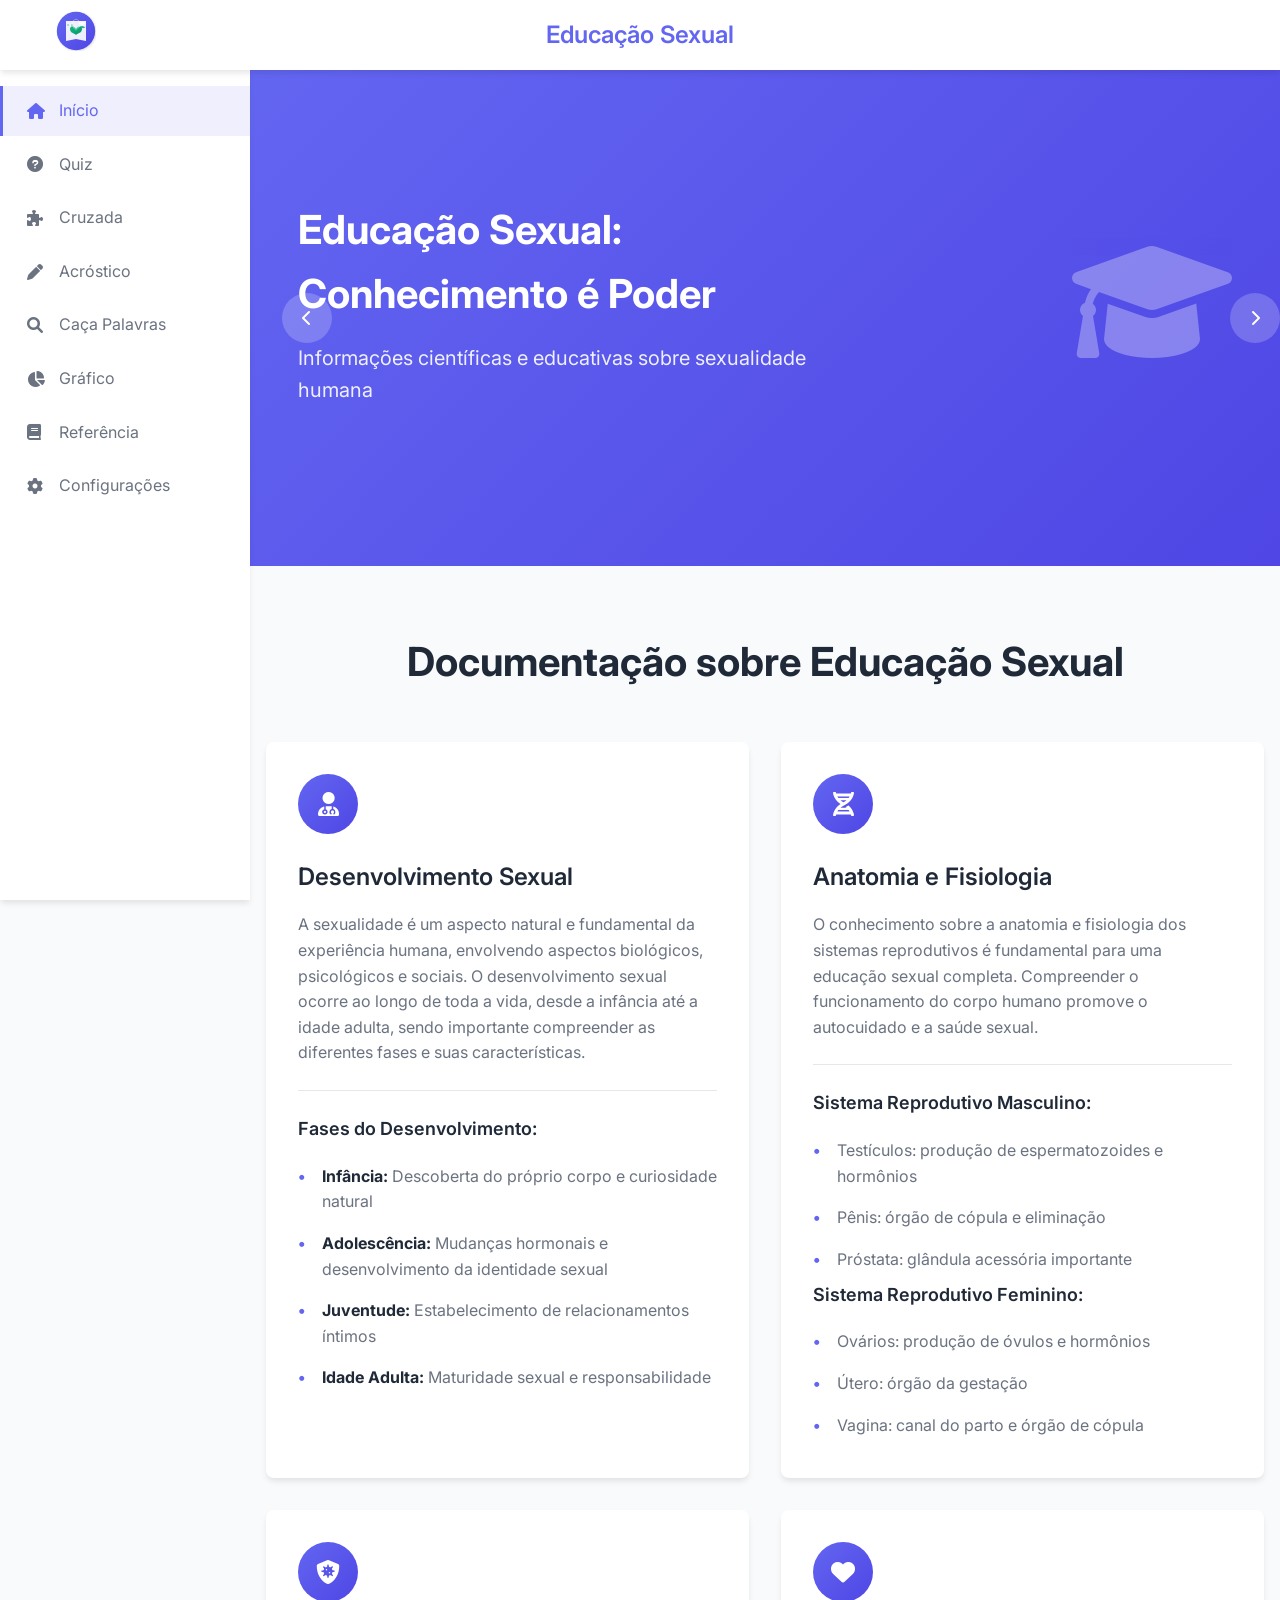
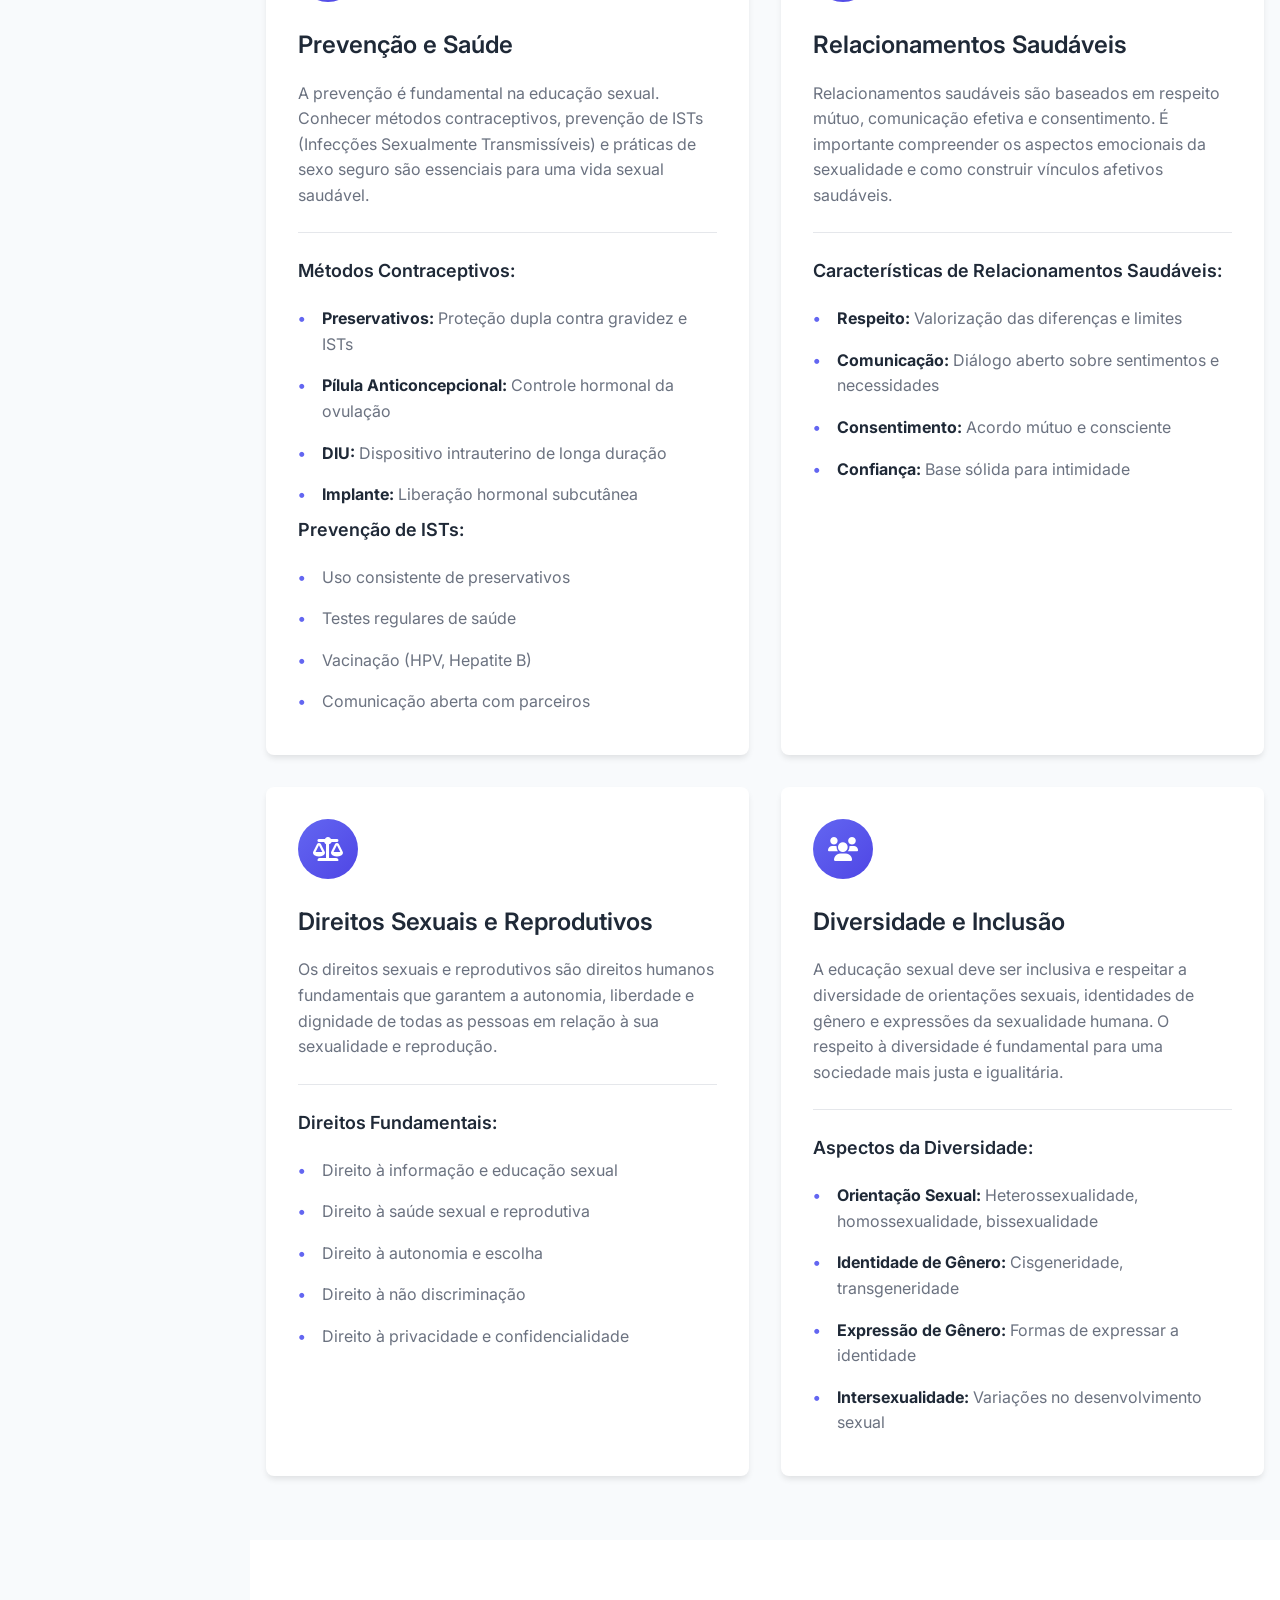
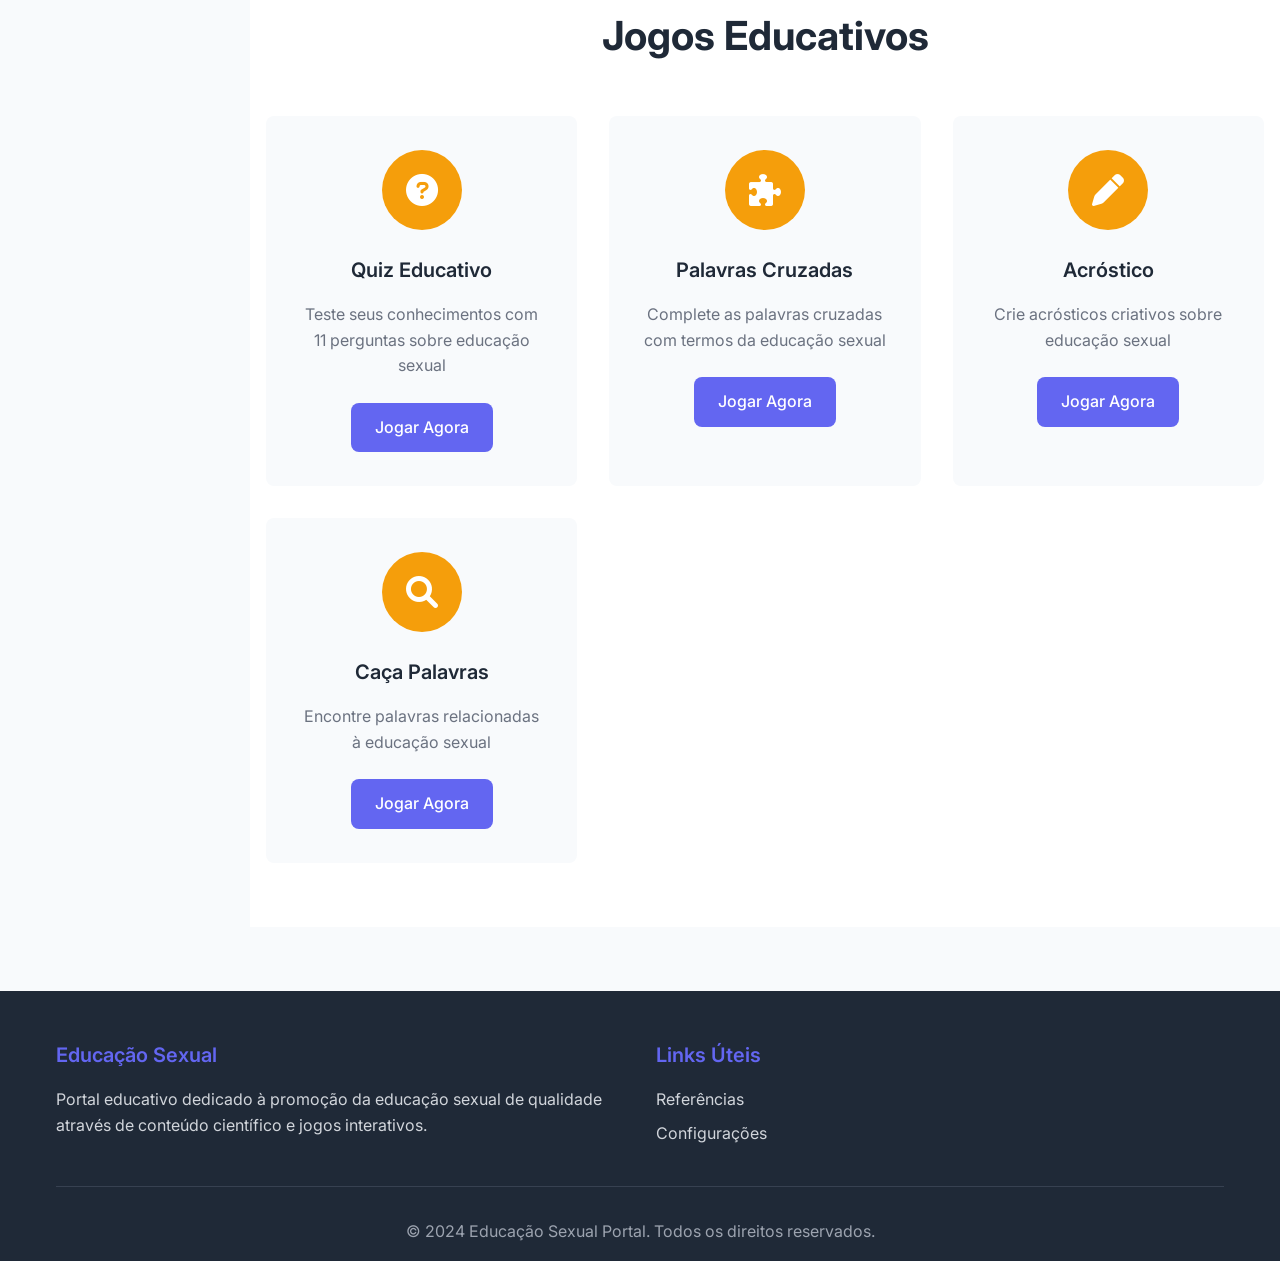
==== index.html @ 3202fd36 "Add core interactivity and structure for a sexual education website Adds HTML structure, CSS styling" ====
<!DOCTYPE html>
<html lang="pt-BR">
<head>
    <meta charset="UTF-8">
    <meta name="viewport" content="width=device-width, initial-scale=1.0">
    <title>Educação Sexual - Portal Educativo</title>
    <link rel="stylesheet" href="styles/main.css">
    <link rel="stylesheet" href="styles/responsive.css">
    <link href="https://cdnjs.cloudflare.com/ajax/libs/font-awesome/6.0.0/css/all.min.css" rel="stylesheet">
    <link href="https://fonts.googleapis.com/css2?family=Inter:wght@300;400;500;600;700&display=swap" rel="stylesheet">
</head>
<body>
    <!-- Navigation -->
    <nav class="navbar">
        <div class="nav-container">
            <div class="nav-logo">
                <img src="assets/logo.svg" alt="Logo">
            </div>
            <div class="nav-title">
                <h1>Educação Sexual</h1>
            </div>
            <div class="nav-toggle" id="nav-toggle">
                <i class="fas fa-bars"></i>
            </div>
        </div>
    </nav>

    <!-- Sidebar -->
    <aside class="sidebar" id="sidebar">
        <div class="sidebar-content">
            <ul class="sidebar-menu">
                <li><a href="index.html" class="active"><i class="fas fa-home"></i> Início</a></li>
                <li><a href="pages/quiz.html"><i class="fas fa-question-circle"></i> Quiz</a></li>
                <li><a href="pages/crossword.html"><i class="fas fa-puzzle-piece"></i> Cruzada</a></li>
                <li><a href="pages/acrostic.html"><i class="fas fa-pen"></i> Acróstico</a></li>
                <li><a href="pages/wordsearch.html"><i class="fas fa-search"></i> Caça Palavras</a></li>
                <li><a href="pages/charts.html"><i class="fas fa-chart-pie"></i> Gráfico</a></li>
                <li><a href="pages/references.html"><i class="fas fa-book"></i> Referência</a></li>
                <li><a href="pages/settings.html"><i class="fas fa-cog"></i> Configurações</a></li>
            </ul>
        </div>
    </aside>

    <!-- Main Content -->
    <main class="main-content">
        <!-- Hero Section with Carousel -->
        <section class="hero">
            <div class="carousel-container">
                <div class="carousel" id="carousel">
                    <div class="carousel-slide active">
                        <div class="slide-content">
                            <h2>Educação Sexual: Conhecimento é Poder</h2>
                            <p>Informações científicas e educativas sobre sexualidade humana</p>
                        </div>
                        <div class="slide-image">
                            <i class="fas fa-graduation-cap"></i>
                        </div>
                    </div>
                    <div class="carousel-slide">
                        <div class="slide-content">
                            <h2>Saúde e Bem-estar</h2>
                            <p>Promovendo a saúde sexual e reprodutiva através da educação</p>
                        </div>
                        <div class="slide-image">
                            <i class="fas fa-heart"></i>
                        </div>
                    </div>
                    <div class="carousel-slide">
                        <div class="slide-content">
                            <h2>Prevenção e Cuidado</h2>
                            <p>Informações sobre prevenção e cuidados com a saúde sexual</p>
                        </div>
                        <div class="slide-image">
                            <i class="fas fa-shield-alt"></i>
                        </div>
                    </div>
                </div>
                <div class="carousel-controls">
                    <button class="carousel-btn prev" id="prevBtn"><i class="fas fa-chevron-left"></i></button>
                    <button class="carousel-btn next" id="nextBtn"><i class="fas fa-chevron-right"></i></button>
                </div>
                <div class="carousel-indicators" id="indicators"></div>
            </div>
        </section>

        <!-- Educational Content -->
        <section class="content-section">
            <div class="container">
                <h2 class="section-title">Documentação sobre Educação Sexual</h2>
                
                <div class="content-grid">
                    <article class="content-card">
                        <div class="card-icon">
                            <i class="fas fa-user-md"></i>
                        </div>
                        <h3>Desenvolvimento Sexual</h3>
                        <p>A sexualidade é um aspecto natural e fundamental da experiência humana, envolvendo aspectos biológicos, psicológicos e sociais. O desenvolvimento sexual ocorre ao longo de toda a vida, desde a infância até a idade adulta, sendo importante compreender as diferentes fases e suas características.</p>
                        <div class="content-details">
                            <h4>Fases do Desenvolvimento:</h4>
                            <ul>
                                <li><strong>Infância:</strong> Descoberta do próprio corpo e curiosidade natural</li>
                                <li><strong>Adolescência:</strong> Mudanças hormonais e desenvolvimento da identidade sexual</li>
                                <li><strong>Juventude:</strong> Estabelecimento de relacionamentos íntimos</li>
                                <li><strong>Idade Adulta:</strong> Maturidade sexual e responsabilidade</li>
                            </ul>
                        </div>
                    </article>

                    <article class="content-card">
                        <div class="card-icon">
                            <i class="fas fa-dna"></i>
                        </div>
                        <h3>Anatomia e Fisiologia</h3>
                        <p>O conhecimento sobre a anatomia e fisiologia dos sistemas reprodutivos é fundamental para uma educação sexual completa. Compreender o funcionamento do corpo humano promove o autocuidado e a saúde sexual.</p>
                        <div class="content-details">
                            <h4>Sistema Reprodutivo Masculino:</h4>
                            <ul>
                                <li>Testículos: produção de espermatozoides e hormônios</li>
                                <li>Pênis: órgão de cópula e eliminação</li>
                                <li>Próstata: glândula acessória importante</li>
                            </ul>
                            <h4>Sistema Reprodutivo Feminino:</h4>
                            <ul>
                                <li>Ovários: produção de óvulos e hormônios</li>
                                <li>Útero: órgão da gestação</li>
                                <li>Vagina: canal do parto e órgão de cópula</li>
                            </ul>
                        </div>
                    </article>

                    <article class="content-card">
                        <div class="card-icon">
                            <i class="fas fa-shield-virus"></i>
                        </div>
                        <h3>Prevenção e Saúde</h3>
                        <p>A prevenção é fundamental na educação sexual. Conhecer métodos contraceptivos, prevenção de ISTs (Infecções Sexualmente Transmissíveis) e práticas de sexo seguro são essenciais para uma vida sexual saudável.</p>
                        <div class="content-details">
                            <h4>Métodos Contraceptivos:</h4>
                            <ul>
                                <li><strong>Preservativos:</strong> Proteção dupla contra gravidez e ISTs</li>
                                <li><strong>Pílula Anticoncepcional:</strong> Controle hormonal da ovulação</li>
                                <li><strong>DIU:</strong> Dispositivo intrauterino de longa duração</li>
                                <li><strong>Implante:</strong> Liberação hormonal subcutânea</li>
                            </ul>
                            <h4>Prevenção de ISTs:</h4>
                            <ul>
                                <li>Uso consistente de preservativos</li>
                                <li>Testes regulares de saúde</li>
                                <li>Vacinação (HPV, Hepatite B)</li>
                                <li>Comunicação aberta com parceiros</li>
                            </ul>
                        </div>
                    </article>

                    <article class="content-card">
                        <div class="card-icon">
                            <i class="fas fa-heart"></i>
                        </div>
                        <h3>Relacionamentos Saudáveis</h3>
                        <p>Relacionamentos saudáveis são baseados em respeito mútuo, comunicação efetiva e consentimento. É importante compreender os aspectos emocionais da sexualidade e como construir vínculos afetivos saudáveis.</p>
                        <div class="content-details">
                            <h4>Características de Relacionamentos Saudáveis:</h4>
                            <ul>
                                <li><strong>Respeito:</strong> Valorização das diferenças e limites</li>
                                <li><strong>Comunicação:</strong> Diálogo aberto sobre sentimentos e necessidades</li>
                                <li><strong>Consentimento:</strong> Acordo mútuo e consciente</li>
                                <li><strong>Confiança:</strong> Base sólida para intimidade</li>
                            </ul>
                        </div>
                    </article>

                    <article class="content-card">
                        <div class="card-icon">
                            <i class="fas fa-balance-scale"></i>
                        </div>
                        <h3>Direitos Sexuais e Reprodutivos</h3>
                        <p>Os direitos sexuais e reprodutivos são direitos humanos fundamentais que garantem a autonomia, liberdade e dignidade de todas as pessoas em relação à sua sexualidade e reprodução.</p>
                        <div class="content-details">
                            <h4>Direitos Fundamentais:</h4>
                            <ul>
                                <li>Direito à informação e educação sexual</li>
                                <li>Direito à saúde sexual e reprodutiva</li>
                                <li>Direito à autonomia e escolha</li>
                                <li>Direito à não discriminação</li>
                                <li>Direito à privacidade e confidencialidade</li>
                            </ul>
                        </div>
                    </article>

                    <article class="content-card">
                        <div class="card-icon">
                            <i class="fas fa-users"></i>
                        </div>
                        <h3>Diversidade e Inclusão</h3>
                        <p>A educação sexual deve ser inclusiva e respeitar a diversidade de orientações sexuais, identidades de gênero e expressões da sexualidade humana. O respeito à diversidade é fundamental para uma sociedade mais justa e igualitária.</p>
                        <div class="content-details">
                            <h4>Aspectos da Diversidade:</h4>
                            <ul>
                                <li><strong>Orientação Sexual:</strong> Heterossexualidade, homossexualidade, bissexualidade</li>
                                <li><strong>Identidade de Gênero:</strong> Cisgeneridade, transgeneridade</li>
                                <li><strong>Expressão de Gênero:</strong> Formas de expressar a identidade</li>
                                <li><strong>Intersexualidade:</strong> Variações no desenvolvimento sexual</li>
                            </ul>
                        </div>
                    </article>
                </div>
            </div>
        </section>

        <!-- Interactive Games Preview -->
        <section class="games-preview">
            <div class="container">
                <h2 class="section-title">Jogos Educativos</h2>
                <div class="games-grid">
                    <div class="game-card">
                        <div class="game-icon">
                            <i class="fas fa-question-circle"></i>
                        </div>
                        <h3>Quiz Educativo</h3>
                        <p>Teste seus conhecimentos com 11 perguntas sobre educação sexual</p>
                        <a href="pages/quiz.html" class="game-link">Jogar Agora</a>
                    </div>
                    <div class="game-card">
                        <div class="game-icon">
                            <i class="fas fa-puzzle-piece"></i>
                        </div>
                        <h3>Palavras Cruzadas</h3>
                        <p>Complete as palavras cruzadas com termos da educação sexual</p>
                        <a href="pages/crossword.html" class="game-link">Jogar Agora</a>
                    </div>
                    <div class="game-card">
                        <div class="game-icon">
                            <i class="fas fa-pen"></i>
                        </div>
                        <h3>Acróstico</h3>
                        <p>Crie acrósticos criativos sobre educação sexual</p>
                        <a href="pages/acrostic.html" class="game-link">Jogar Agora</a>
                    </div>
                    <div class="game-card">
                        <div class="game-icon">
                            <i class="fas fa-search"></i>
                        </div>
                        <h3>Caça Palavras</h3>
                        <p>Encontre palavras relacionadas à educação sexual</p>
                        <a href="pages/wordsearch.html" class="game-link">Jogar Agora</a>
                    </div>
                </div>
            </div>
        </section>
    </main>

    <!-- Footer -->
    <footer class="footer">
        <div class="container">
            <div class="footer-content">
                <div class="footer-section">
                    <h3>Educação Sexual</h3>
                    <p>Portal educativo dedicado à promoção da educação sexual de qualidade através de conteúdo científico e jogos interativos.</p>
                </div>
                <div class="footer-section">
                    <h3>Links Úteis</h3>
                    <ul>
                        <li><a href="pages/references.html">Referências</a></li>
                        <li><a href="pages/settings.html">Configurações</a></li>
                    </ul>
                </div>
            </div>
            <div class="footer-bottom">
                <p>&copy; 2024 Educação Sexual Portal. Todos os direitos reservados.</p>
            </div>
        </div>
    </footer>

    <script src="js/storage.js"></script>
    <script src="js/carousel.js"></script>
    <script src="js/main.js"></script>
</body>
</html>
---- styles/main.css ----
:root {
    --primary-color: #6366f1;
    --primary-dark: #4f46e5;
    --secondary-color: #f59e0b;
    --accent-color: #10b981;
    --background-color: #f8fafc;
    --surface-color: #ffffff;
    --text-primary: #1f2937;
    --text-secondary: #6b7280;
    --text-light: #9ca3af;
    --border-color: #e5e7eb;
    --shadow-sm: 0 1px 2px 0 rgba(0, 0, 0, 0.05);
    --shadow-md: 0 4px 6px -1px rgba(0, 0, 0, 0.1);
    --shadow-lg: 0 10px 15px -3px rgba(0, 0, 0, 0.1);
    --border-radius: 8px;
    --transition: all 0.3s ease;
}

* {
    margin: 0;
    padding: 0;
    box-sizing: border-box;
}

body {
    font-family: 'Inter', -apple-system, BlinkMacSystemFont, 'Segoe UI', Roboto, sans-serif;
    background-color: var(--background-color);
    color: var(--text-primary);
    line-height: 1.6;
}

/* Navigation */
.navbar {
    background: var(--surface-color);
    box-shadow: var(--shadow-md);
    position: fixed;
    top: 0;
    width: 100%;
    z-index: 1000;
    height: 70px;
}

.nav-container {
    max-width: 1200px;
    margin: 0 auto;
    padding: 0 1rem;
    height: 100%;
    display: flex;
    align-items: center;
    justify-content: space-between;
    position: relative;
}

.nav-logo img {
    height: 40px;
    width: auto;
}

.nav-title {
    position: absolute;
    left: 50%;
    transform: translateX(-50%);
}

.nav-title h1 {
    font-size: 1.5rem;
    font-weight: 600;
    color: var(--primary-color);
}

.nav-toggle {
    display: none;
    cursor: pointer;
    padding: 0.5rem;
    font-size: 1.25rem;
    color: var(--text-primary);
}

/* Sidebar */
.sidebar {
    position: fixed;
    left: 0;
    top: 70px;
    width: 250px;
    height: calc(100vh - 70px);
    background: var(--surface-color);
    box-shadow: var(--shadow-md);
    z-index: 999;
    transition: var(--transition);
}

.sidebar-content {
    padding: 1rem 0;
}

.sidebar-menu {
    list-style: none;
}

.sidebar-menu li {
    margin-bottom: 0.25rem;
}

.sidebar-menu a {
    display: flex;
    align-items: center;
    padding: 0.75rem 1.5rem;
    text-decoration: none;
    color: var(--text-secondary);
    transition: var(--transition);
    border-left: 3px solid transparent;
}

.sidebar-menu a:hover,
.sidebar-menu a.active {
    background: rgba(99, 102, 241, 0.1);
    color: var(--primary-color);
    border-left-color: var(--primary-color);
}

.sidebar-menu a i {
    margin-right: 0.75rem;
    width: 20px;
}

/* Main Content */
.main-content {
    margin-left: 250px;
    margin-top: 70px;
    min-height: calc(100vh - 70px);
    transition: var(--transition);
}

/* Hero Section */
.hero {
    background: linear-gradient(135deg, var(--primary-color), var(--primary-dark));
    color: white;
    padding: 2rem 0;
}

.carousel-container {
    position: relative;
    max-width: 1200px;
    margin: 0 auto;
    padding: 0 1rem;
}

.carousel {
    position: relative;
    height: 400px;
    overflow: hidden;
    border-radius: var(--border-radius);
}

.carousel-slide {
    position: absolute;
    top: 0;
    left: 0;
    width: 100%;
    height: 100%;
    display: flex;
    align-items: center;
    justify-content: space-between;
    padding: 2rem;
    opacity: 0;
    transform: translateX(100%);
    transition: var(--transition);
}

.carousel-slide.active {
    opacity: 1;
    transform: translateX(0);
}

.slide-content {
    flex: 1;
    max-width: 60%;
}

.slide-content h2 {
    font-size: 2.5rem;
    font-weight: 700;
    margin-bottom: 1rem;
}

.slide-content p {
    font-size: 1.25rem;
    opacity: 0.9;
}

.slide-image {
    flex-shrink: 0;
    margin-left: 2rem;
}

.slide-image i {
    font-size: 8rem;
    opacity: 0.3;
}

.carousel-controls {
    position: absolute;
    top: 50%;
    transform: translateY(-50%);
    width: 100%;
    display: flex;
    justify-content: space-between;
    padding: 0 1rem;
    pointer-events: none;
}

.carousel-btn {
    background: rgba(255, 255, 255, 0.2);
    border: none;
    color: white;
    width: 50px;
    height: 50px;
    border-radius: 50%;
    cursor: pointer;
    display: flex;
    align-items: center;
    justify-content: center;
    transition: var(--transition);
    pointer-events: all;
}

.carousel-btn:hover {
    background: rgba(255, 255, 255, 0.3);
}

.carousel-indicators {
    display: flex;
    justify-content: center;
    gap: 0.5rem;
    margin-top: 2rem;
}

.indicator {
    width: 12px;
    height: 12px;
    border-radius: 50%;
    background: rgba(255, 255, 255, 0.3);
    cursor: pointer;
    transition: var(--transition);
}

.indicator.active {
    background: white;
}

/* Content Section */
.content-section {
    padding: 4rem 0;
}

.container {
    max-width: 1200px;
    margin: 0 auto;
    padding: 0 1rem;
}

.section-title {
    font-size: 2.5rem;
    font-weight: 700;
    color: var(--text-primary);
    text-align: center;
    margin-bottom: 3rem;
}

.content-grid {
    display: grid;
    grid-template-columns: repeat(auto-fit, minmax(350px, 1fr));
    gap: 2rem;
    margin-top: 2rem;
}

.content-card {
    background: var(--surface-color);
    border-radius: var(--border-radius);
    padding: 2rem;
    box-shadow: var(--shadow-md);
    transition: var(--transition);
}

.content-card:hover {
    transform: translateY(-5px);
    box-shadow: var(--shadow-lg);
}

.card-icon {
    width: 60px;
    height: 60px;
    background: linear-gradient(135deg, var(--primary-color), var(--primary-dark));
    border-radius: 50%;
    display: flex;
    align-items: center;
    justify-content: center;
    margin-bottom: 1.5rem;
}

.card-icon i {
    font-size: 1.5rem;
    color: white;
}

.content-card h3 {
    font-size: 1.5rem;
    font-weight: 600;
    color: var(--text-primary);
    margin-bottom: 1rem;
}

.content-card p {
    color: var(--text-secondary);
    margin-bottom: 1.5rem;
}

.content-details {
    margin-top: 1.5rem;
    padding-top: 1.5rem;
    border-top: 1px solid var(--border-color);
}

.content-details h4 {
    font-size: 1.125rem;
    font-weight: 600;
    color: var(--text-primary);
    margin-bottom: 0.75rem;
}

.content-details ul {
    list-style: none;
    padding-left: 0;
}

.content-details li {
    padding: 0.5rem 0;
    color: var(--text-secondary);
    position: relative;
    padding-left: 1.5rem;
}

.content-details li::before {
    content: '•';
    color: var(--primary-color);
    position: absolute;
    left: 0;
    font-weight: bold;
}

.content-details li strong {
    color: var(--text-primary);
}

/* Games Preview */
.games-preview {
    background: var(--surface-color);
    padding: 4rem 0;
}

.games-grid {
    display: grid;
    grid-template-columns: repeat(auto-fit, minmax(280px, 1fr));
    gap: 2rem;
    margin-top: 2rem;
}

.game-card {
    background: var(--background-color);
    border-radius: var(--border-radius);
    padding: 2rem;
    text-align: center;
    transition: var(--transition);
    border: 2px solid transparent;
}

.game-card:hover {
    transform: translateY(-5px);
    border-color: var(--primary-color);
}

.game-icon {
    width: 80px;
    height: 80px;
    background: linear-gradient(135deg, var(--secondary-color), #f59e0b);
    border-radius: 50%;
    display: flex;
    align-items: center;
    justify-content: center;
    margin: 0 auto 1.5rem;
}

.game-icon i {
    font-size: 2rem;
    color: white;
}

.game-card h3 {
    font-size: 1.25rem;
    font-weight: 600;
    color: var(--text-primary);
    margin-bottom: 1rem;
}

.game-card p {
    color: var(--text-secondary);
    margin-bottom: 1.5rem;
}

.game-link {
    display: inline-block;
    background: var(--primary-color);
    color: white;
    padding: 0.75rem 1.5rem;
    text-decoration: none;
    border-radius: var(--border-radius);
    font-weight: 500;
    transition: var(--transition);
}

.game-link:hover {
    background: var(--primary-dark);
}

/* Footer */
.footer {
    background: var(--text-primary);
    color: white;
    padding: 3rem 0 1rem;
    margin-top: 4rem;
}

.footer-content {
    display: grid;
    grid-template-columns: repeat(auto-fit, minmax(250px, 1fr));
    gap: 2rem;
    margin-bottom: 2rem;
}

.footer-section h3 {
    font-size: 1.25rem;
    font-weight: 600;
    margin-bottom: 1rem;
    color: var(--primary-color);
}

.footer-section p {
    color: #d1d5db;
    line-height: 1.6;
}

.footer-section ul {
    list-style: none;
}

.footer-section ul li {
    margin-bottom: 0.5rem;
}

.footer-section ul li a {
    color: #d1d5db;
    text-decoration: none;
    transition: var(--transition);
}

.footer-section ul li a:hover {
    color: var(--primary-color);
}

.footer-bottom {
    text-align: center;
    padding-top: 2rem;
    border-top: 1px solid #374151;
    color: #9ca3af;
}

/* Utility Classes */
.hidden {
    display: none;
}

.fade-in {
    animation: fadeIn 0.5s ease-in-out;
}

@keyframes fadeIn {
    from { opacity: 0; transform: translateY(20px); }
    to { opacity: 1; transform: translateY(0); }
}

.loading {
    display: flex;
    align-items: center;
    justify-content: center;
    min-height: 200px;
    color: var(--text-secondary);
}

.loading i {
    margin-right: 0.5rem;
    animation: spin 1s linear infinite;
}

@keyframes spin {
    from { transform: rotate(0deg); }
    to { transform: rotate(360deg); }
}

/* Interactive Elements */
button, .btn {
    background: var(--primary-color);
    color: white;
    border: none;
    padding: 0.75rem 1.5rem;
    border-radius: var(--border-radius);
    font-size: 1rem;
    font-weight: 500;
    cursor: pointer;
    transition: var(--transition);
    display: inline-flex;
    align-items: center;
    justify-content: center;
    gap: 0.5rem;
}

button:hover, .btn:hover {
    background: var(--primary-dark);
}

button:disabled, .btn:disabled {
    background: var(--text-light);
    cursor: not-allowed;
}

input, textarea, select {
    width: 100%;
    padding: 0.75rem;
    border: 1px solid var(--border-color);
    border-radius: var(--border-radius);
    font-size: 1rem;
    font-family: inherit;
    transition: var(--transition);
}

input:focus, textarea:focus, select:focus {
    outline: none;
    border-color: var(--primary-color);
    box-shadow: 0 0 0 3px rgba(99, 102, 241, 0.1);
}

/* Alert and Message Styles */
.alert {
    padding: 1rem;
    border-radius: var(--border-radius);
    margin-bottom: 1rem;
    border-left: 4px solid;
}

.alert-success {
    background: #f0fdf4;
    border-color: var(--accent-color);
    color: #166534;
}

.alert-error {
    background: #fef2f2;
    border-color: #ef4444;
    color: #991b1b;
}

.alert-info {
    background: #eff6ff;
    border-color: var(--primary-color);
    color: #1e40af;
}

.alert-warning {
    background: #fffbeb;
    border-color: var(--secondary-color);
    color: #92400e;
}
---- styles/responsive.css ----
/* Tablet Styles */
@media (max-width: 1024px) {
    .nav-title h1 {
        font-size: 1.25rem;
    }
    
    .sidebar {
        width: 220px;
    }
    
    .main-content {
        margin-left: 220px;
    }
    
    .content-grid {
        grid-template-columns: repeat(auto-fit, minmax(300px, 1fr));
        gap: 1.5rem;
    }
    
    .slide-content h2 {
        font-size: 2rem;
    }
    
    .slide-content p {
        font-size: 1.125rem;
    }
    
    .slide-image i {
        font-size: 6rem;
    }
}

/* Mobile Styles */
@media (max-width: 768px) {
    .nav-toggle {
        display: block;
    }
    
    .nav-title h1 {
        font-size: 1.125rem;
    }
    
    .sidebar {
        transform: translateX(-100%);
        width: 280px;
    }
    
    .sidebar.active {
        transform: translateX(0);
    }
    
    .main-content {
        margin-left: 0;
    }
    
    .main-content.sidebar-open {
        transform: translateX(280px);
    }
    
    .carousel {
        height: 300px;
    }
    
    .carousel-slide {
        flex-direction: column;
        text-align: center;
        padding: 1.5rem;
    }
    
    .slide-content {
        max-width: 100%;
        margin-bottom: 1rem;
    }
    
    .slide-content h2 {
        font-size: 1.75rem;
        margin-bottom: 0.75rem;
    }
    
    .slide-content p {
        font-size: 1rem;
    }
    
    .slide-image {
        margin-left: 0;
    }
    
    .slide-image i {
        font-size: 4rem;
    }
    
    .carousel-controls {
        padding: 0 0.5rem;
    }
    
    .carousel-btn {
        width: 40px;
        height: 40px;
    }
    
    .section-title {
        font-size: 2rem;
        margin-bottom: 2rem;
    }
    
    .content-grid {
        grid-template-columns: 1fr;
        gap: 1.5rem;
    }
    
    .content-card {
        padding: 1.5rem;
    }
    
    .games-grid {
        grid-template-columns: repeat(auto-fit, minmax(250px, 1fr));
        gap: 1.5rem;
    }
    
    .game-card {
        padding: 1.5rem;
    }
    
    .footer-content {
        grid-template-columns: 1fr;
        gap: 1.5rem;
    }
    
    /* Content spacing adjustments */
    .content-section,
    .games-preview {
        padding: 2rem 0;
    }
    
    .container {
        padding: 0 1rem;
    }
}

/* Small Mobile Styles */
@media (max-width: 480px) {
    .nav-container {
        padding: 0 0.75rem;
    }
    
    .nav-title h1 {
        font-size: 1rem;
    }
    
    .sidebar {
        width: 100%;
    }
    
    .main-content.sidebar-open {
        transform: translateX(0);
    }
    
    .carousel {
        height: 250px;
    }
    
    .carousel-slide {
        padding: 1rem;
    }
    
    .slide-content h2 {
        font-size: 1.5rem;
    }
    
    .slide-content p {
        font-size: 0.9rem;
    }
    
    .slide-image i {
        font-size: 3rem;
    }
    
    .section-title {
        font-size: 1.75rem;
    }
    
    .content-card {
        padding: 1.25rem;
    }
    
    .content-card h3 {
        font-size: 1.25rem;
    }
    
    .games-grid {
        grid-template-columns: 1fr;
    }
    
    .game-card {
        padding: 1.25rem;
    }
    
    .game-icon {
        width: 60px;
        height: 60px;
    }
    
    .game-icon i {
        font-size: 1.5rem;
    }
    
    .carousel-indicators {
        margin-top: 1rem;
    }
    
    .indicator {
        width: 8px;
        height: 8px;
    }
}

/* Landscape Orientation */
@media (max-width: 768px) and (orientation: landscape) {
    .carousel {
        height: 200px;
    }
    
    .carousel-slide {
        flex-direction: row;
        text-align: left;
    }
    
    .slide-content {
        max-width: 65%;
    }
    
    .slide-content h2 {
        font-size: 1.5rem;
    }
    
    .slide-image i {
        font-size: 3rem;
    }
}

/* High DPI / Retina Displays */
@media (-webkit-min-device-pixel-ratio: 2), (min-resolution: 2dppx) {
    .nav-logo img,
    .card-icon,
    .game-icon {
        image-rendering: -webkit-optimize-contrast;
        image-rendering: crisp-edges;
    }
}

/* Print Styles */
@media print {
    .navbar,
    .sidebar,
    .carousel-controls,
    .carousel-indicators,
    .game-link,
    .footer {
        display: none;
    }
    
    .main-content {
        margin-left: 0;
        margin-top: 0;
    }
    
    .carousel-slide {
        position: static;
        opacity: 1;
        transform: none;
        page-break-inside: avoid;
    }
    
    .content-card,
    .game-card {
        page-break-inside: avoid;
        margin-bottom: 1rem;
    }
    
    .section-title {
        page-break-after: avoid;
    }
}

/* Accessibility Improvements */
@media (prefers-reduced-motion: reduce) {
    * {
        animation-duration: 0.01ms !important;
        animation-iteration-count: 1 !important;
        transition-duration: 0.01ms !important;
    }
    
    .carousel-slide {
        transition: none;
    }
}

/* Dark Mode Support */
@media (prefers-color-scheme: dark) {
    :root {
        --background-color: #0f172a;
        --surface-color: #1e293b;
        --text-primary: #f8fafc;
        --text-secondary: #cbd5e1;
        --text-light: #64748b;
        --border-color: #334155;
    }
    
    .navbar,
    .sidebar,
    .content-card,
    .game-card {
        background: var(--surface-color);
        border-color: var(--border-color);
    }
    
    .games-preview {
        background: var(--surface-color);
    }
    
    .game-card {
        background: var(--background-color);
    }
}
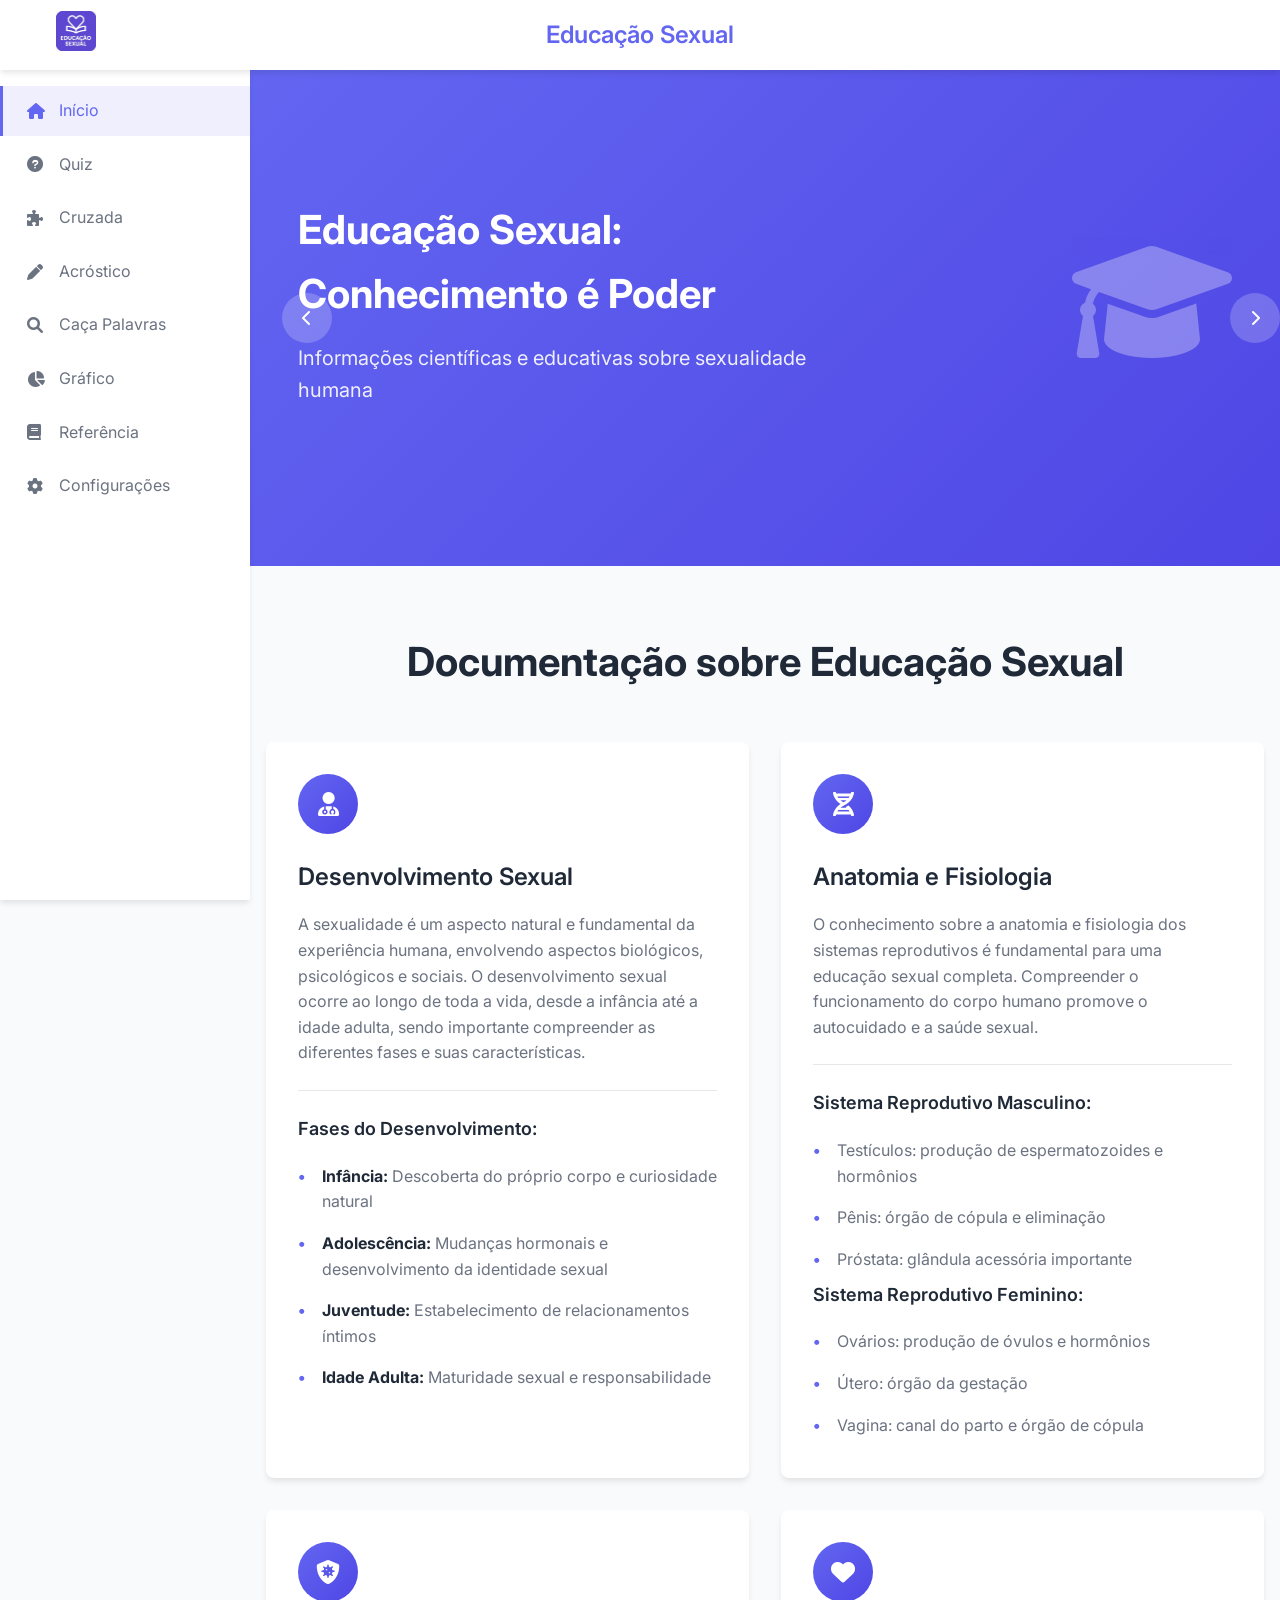
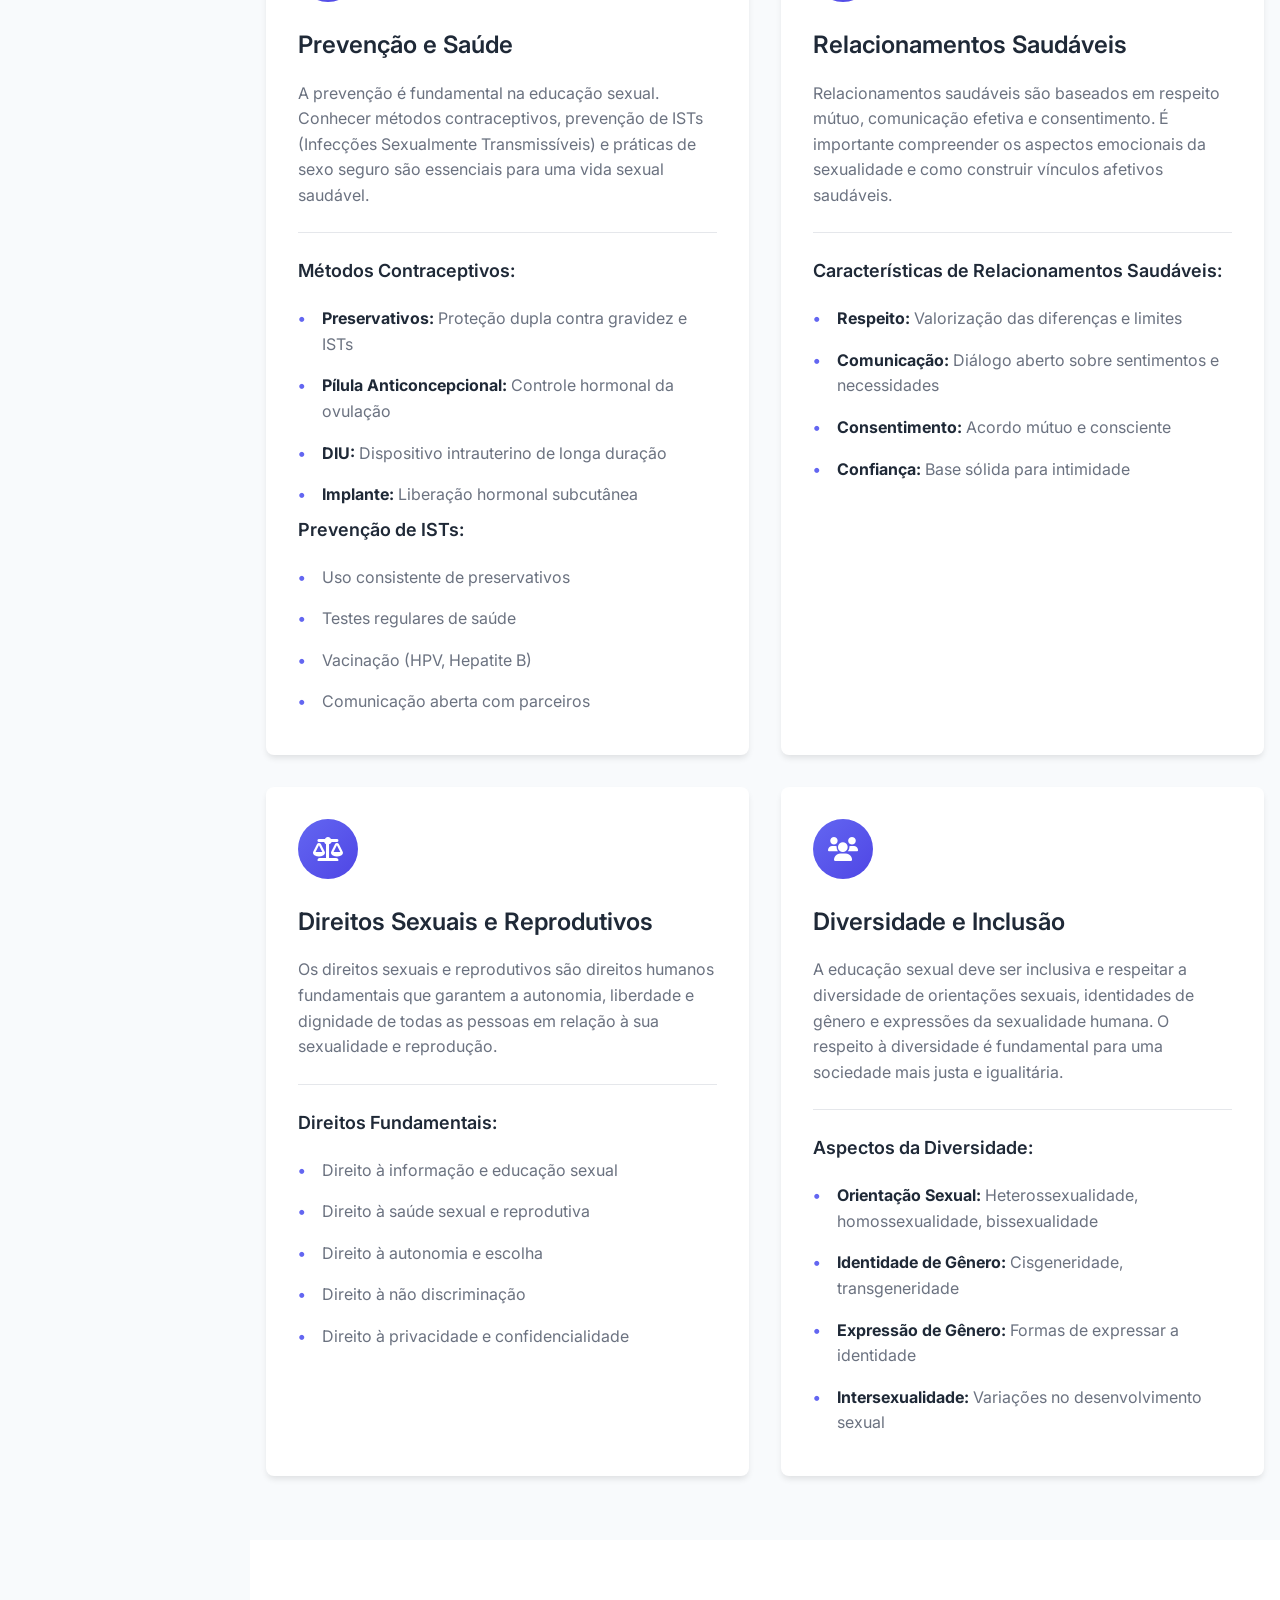
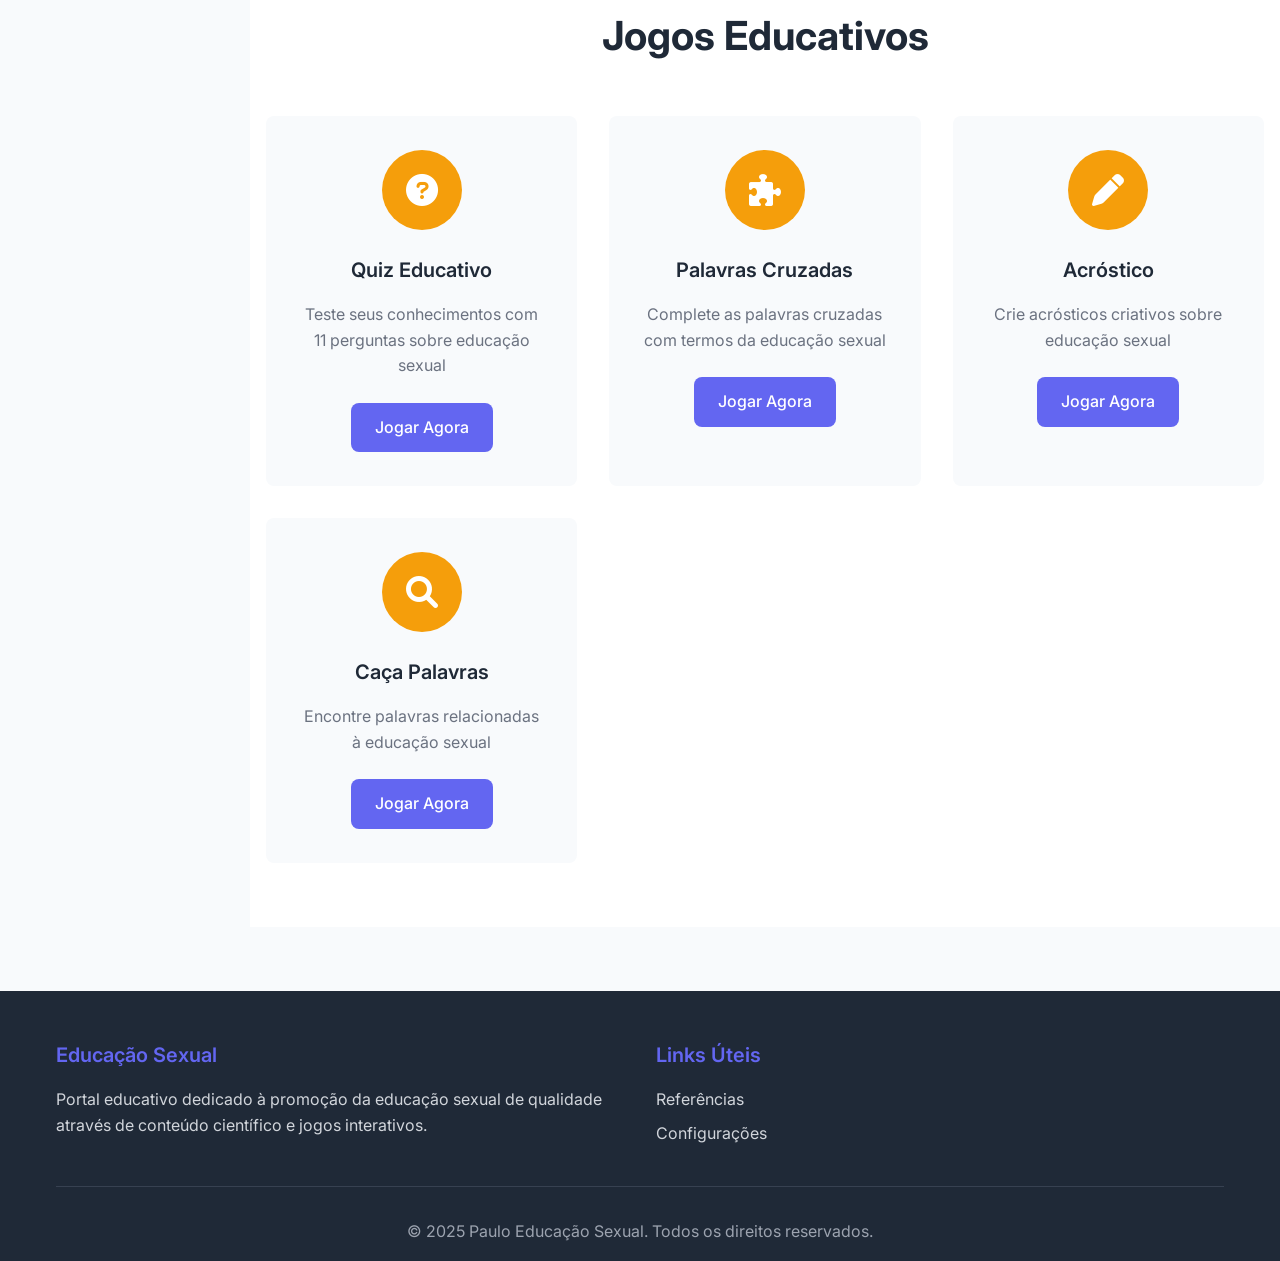
==== commit a96091c4: "segundo commit" ====
--- a/index.html
+++ b/index.html
@@ -14,7 +14,7 @@
     <nav class="navbar">
         <div class="nav-container">
             <div class="nav-logo">
-                <img src="assets/logo.svg" alt="Logo">
+                <img src="assets/logo.jpg" alt="Logo">
             </div>
             <div class="nav-title">
                 <h1>Educação Sexual</h1>
@@ -266,7 +266,7 @@
                 </div>
             </div>
             <div class="footer-bottom">
-                <p>&copy; 2024 Educação Sexual Portal. Todos os direitos reservados.</p>
+                <p>&copy; 2025 Paulo Educação Sexual. Todos os direitos reservados.</p>
             </div>
         </div>
     </footer>
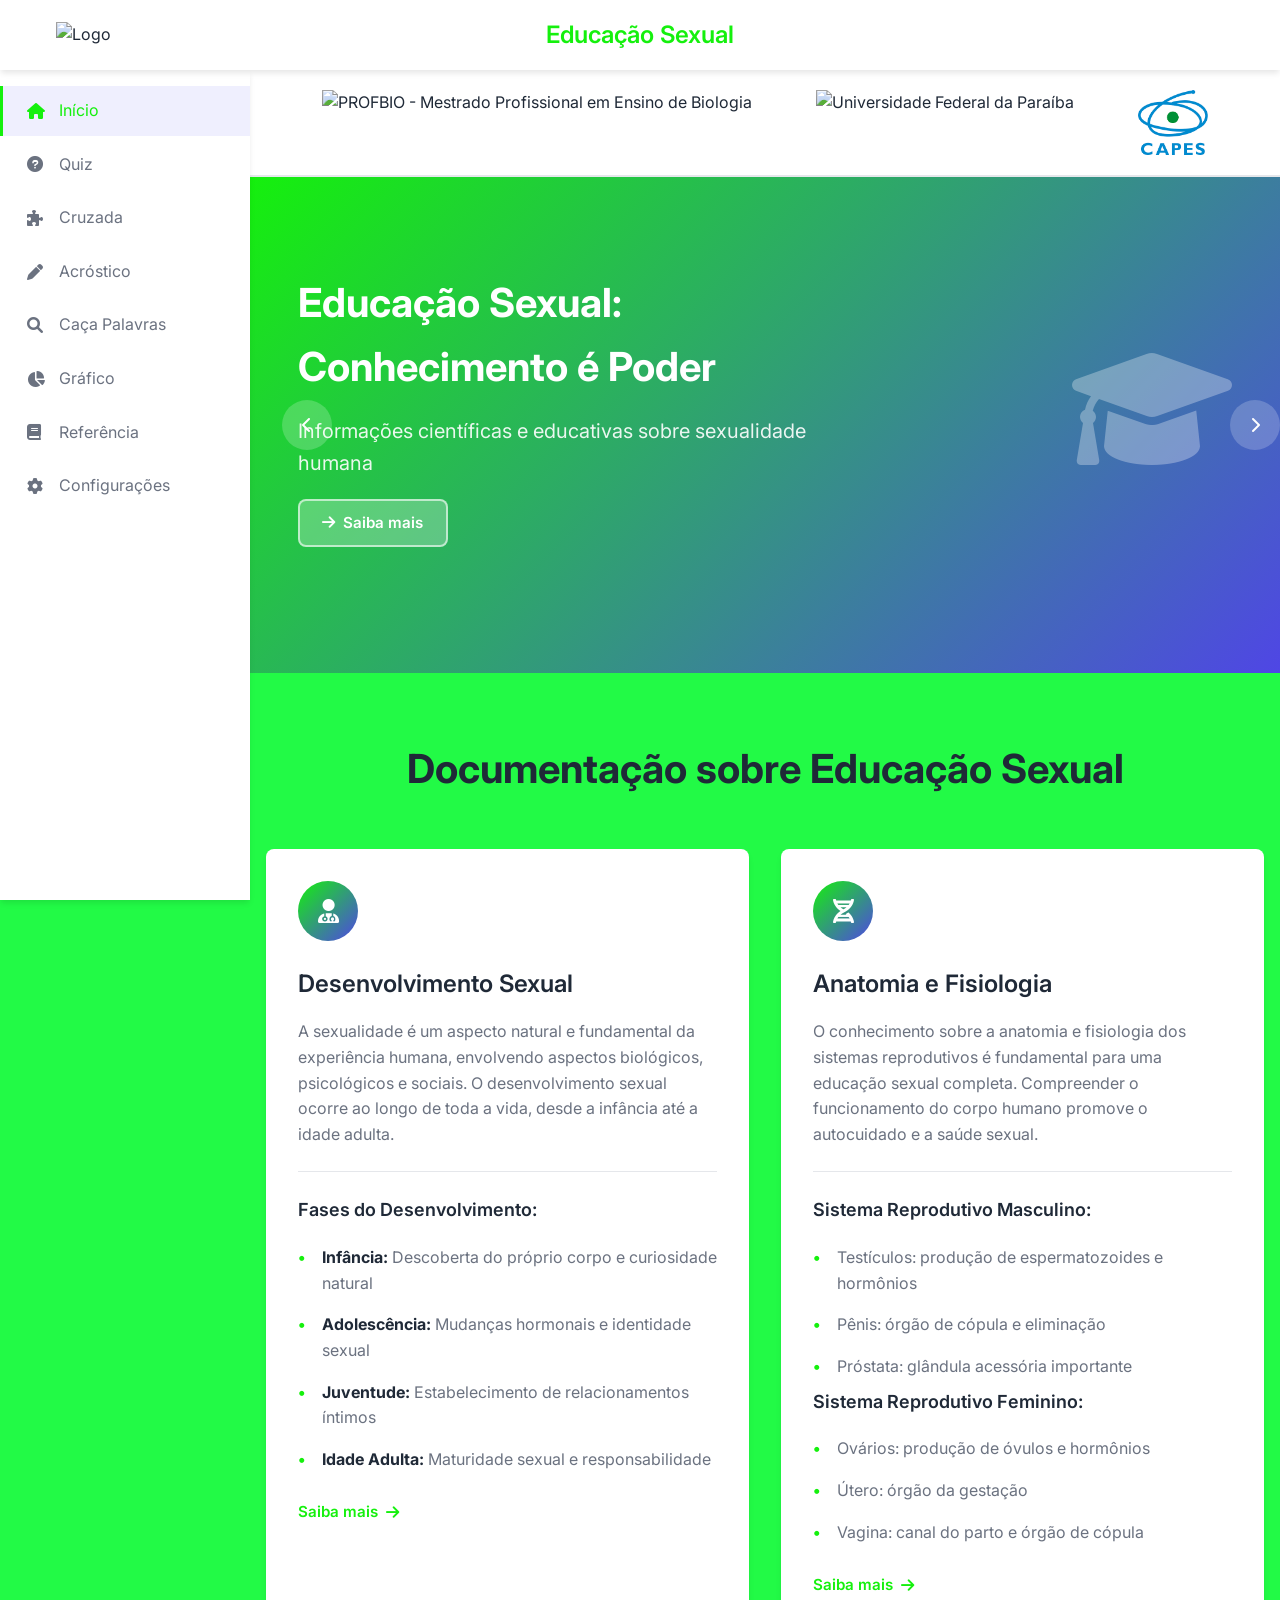
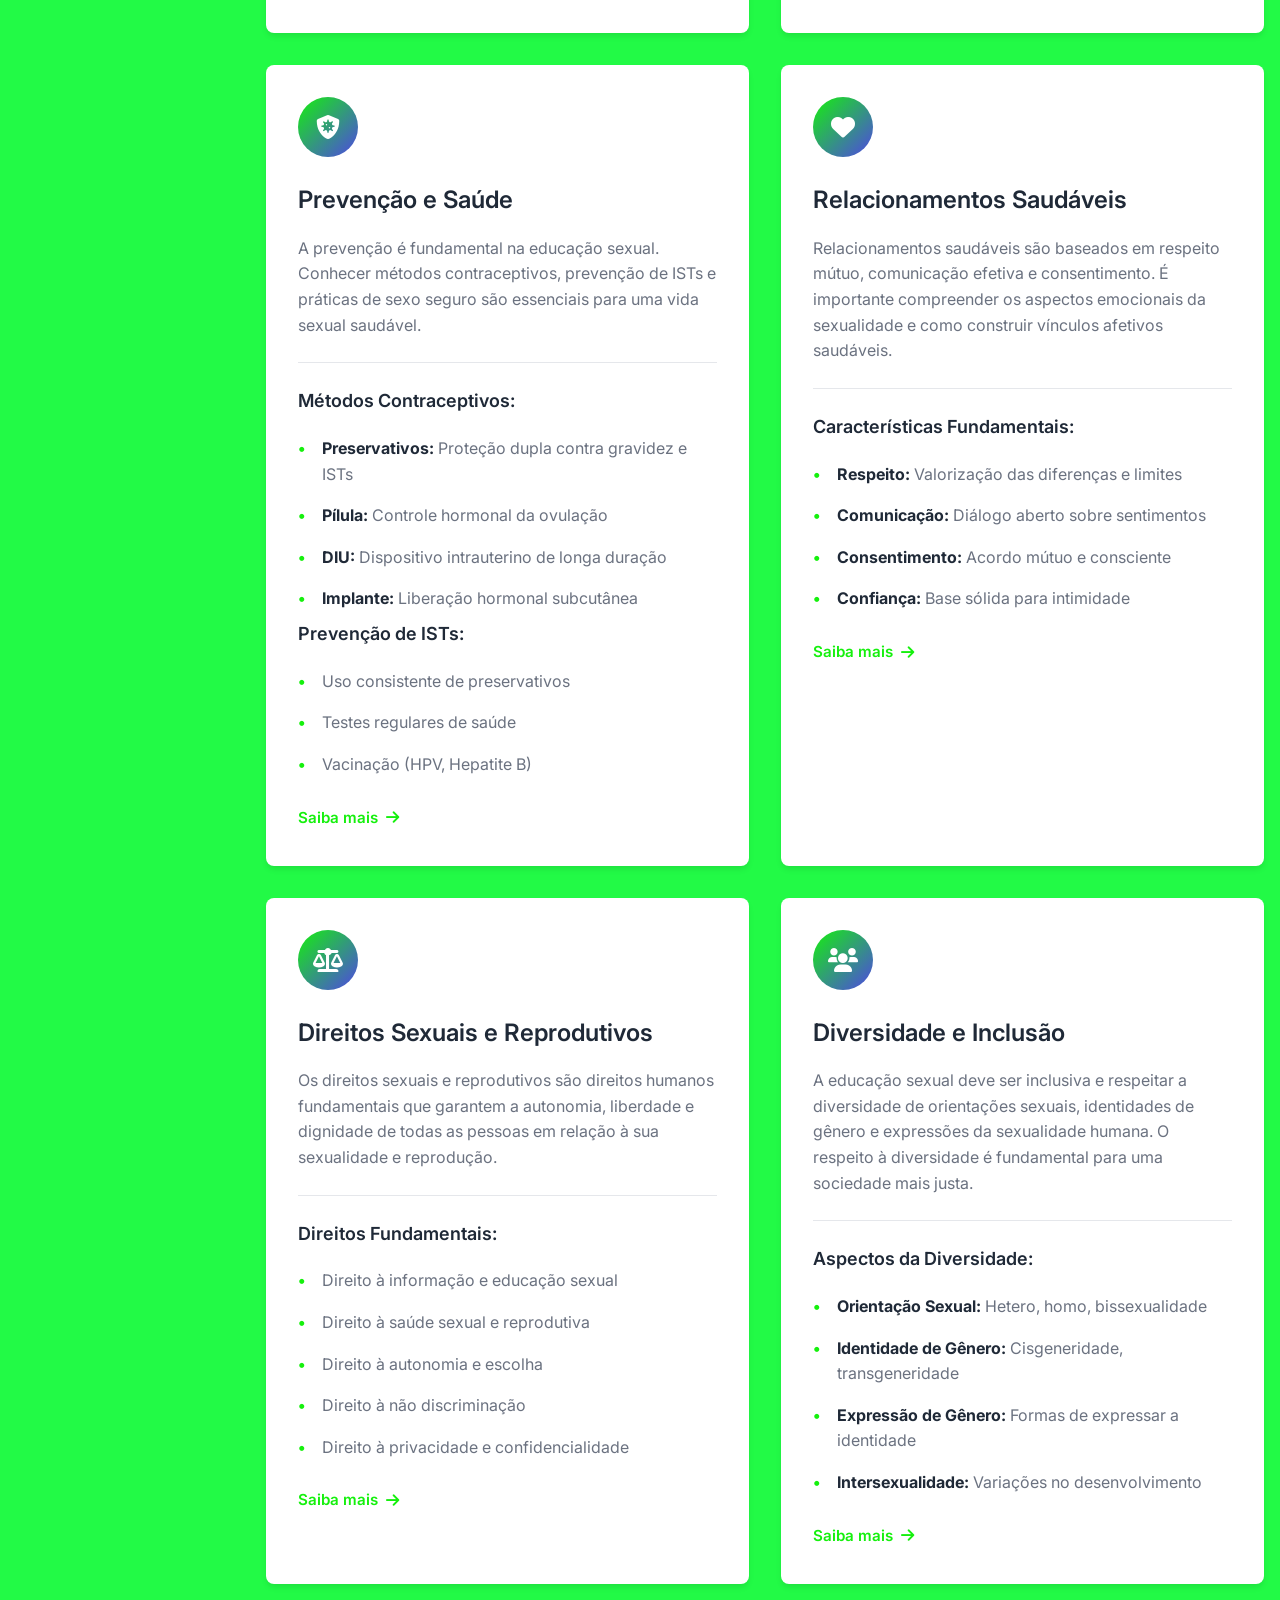
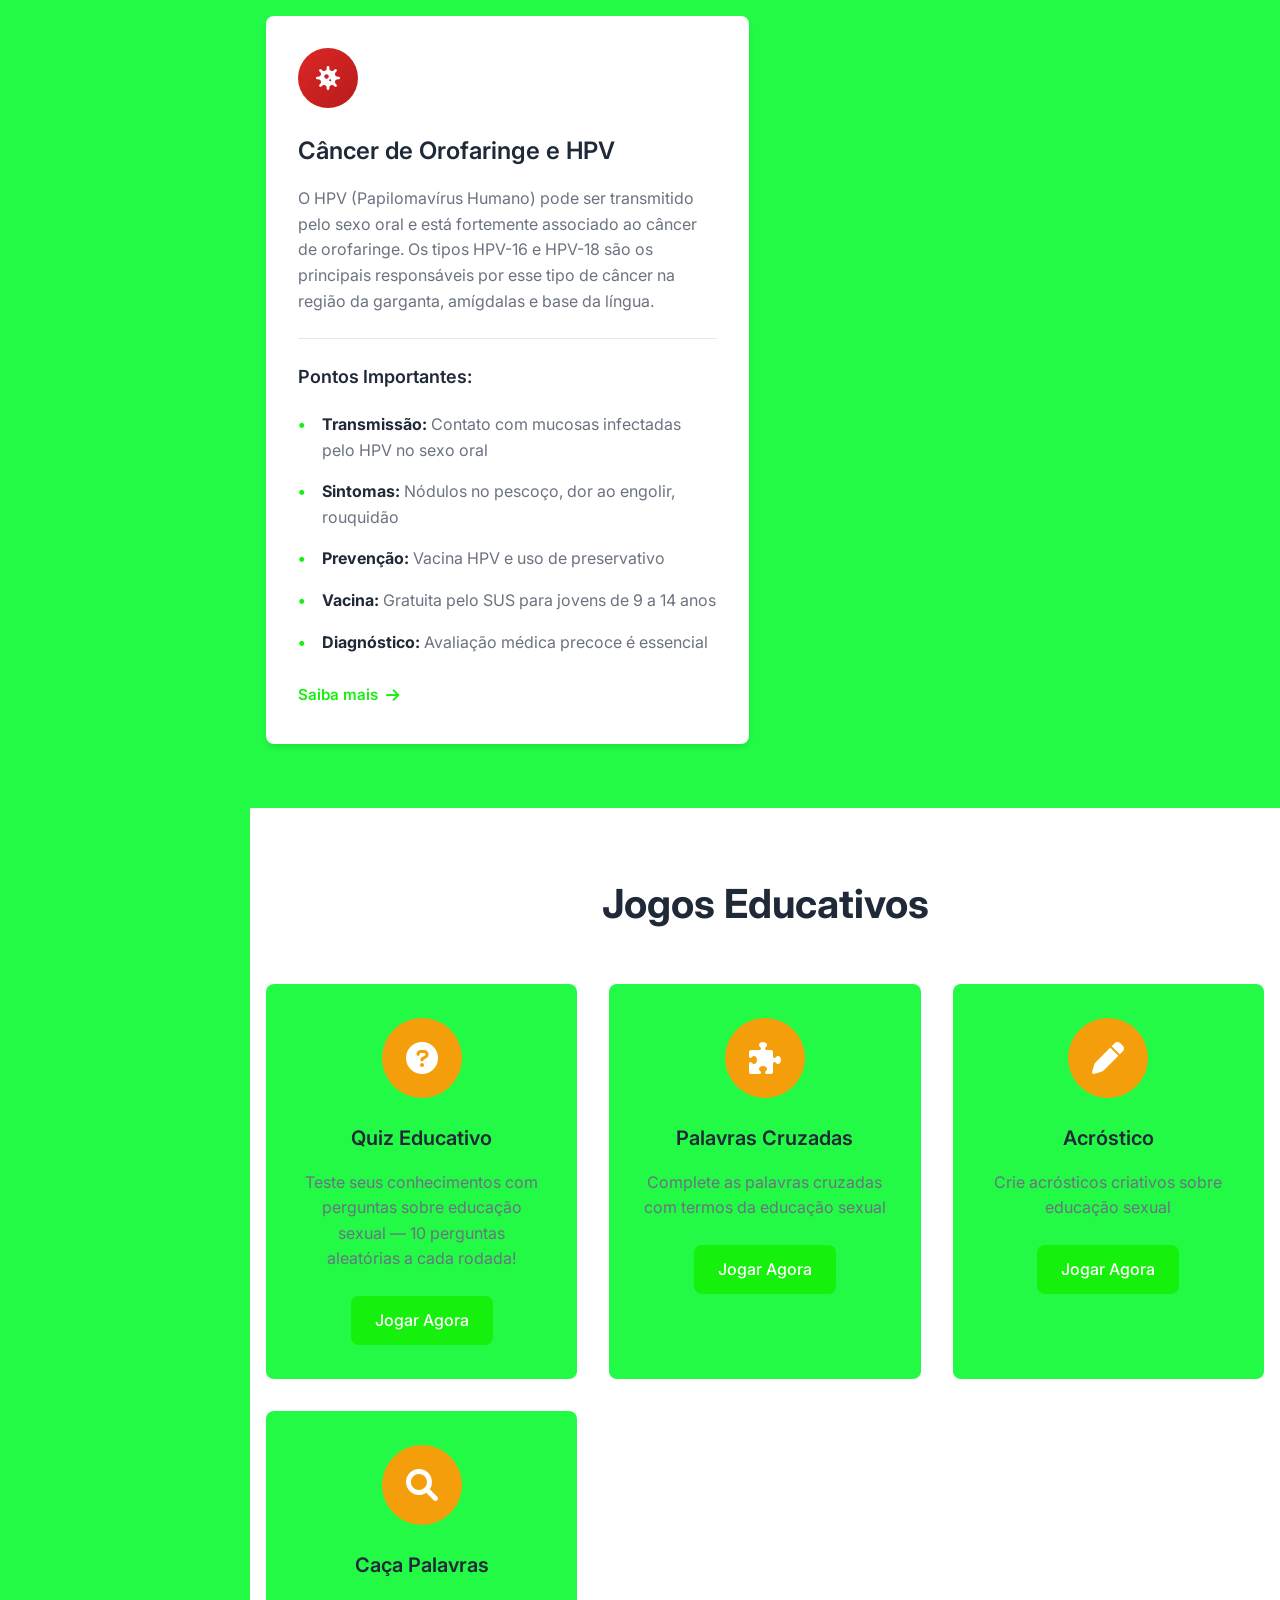
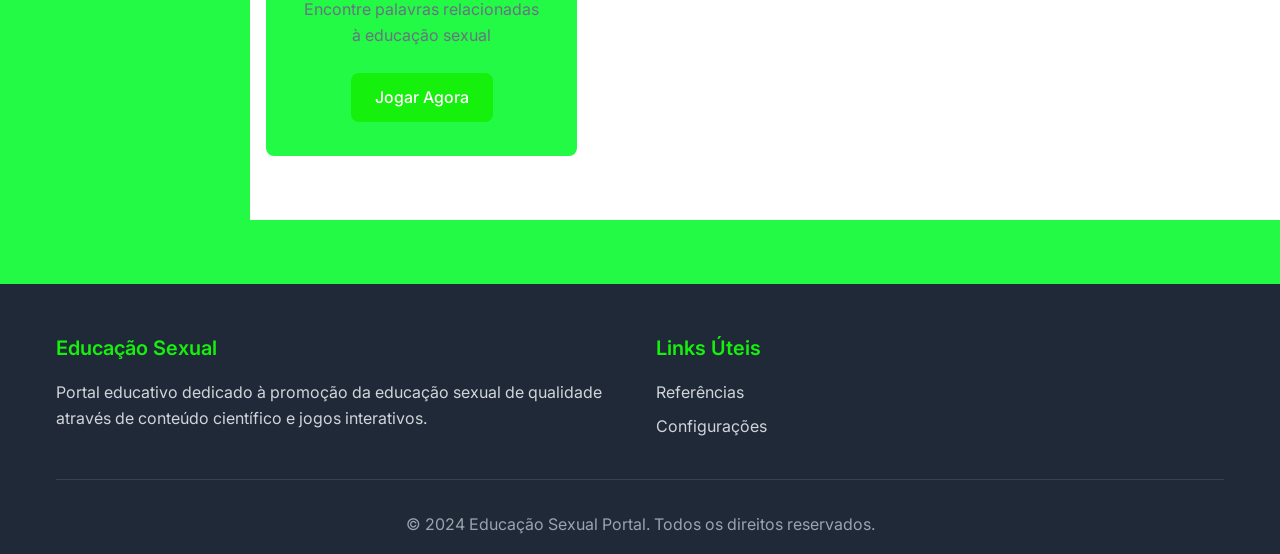
==== commit 1f42d489: "Update index.html Versão final do index com atualizações no carrossel" ====
--- a/index.html
+++ b/index.html
@@ -4,17 +4,83 @@
     <meta charset="UTF-8">
     <meta name="viewport" content="width=device-width, initial-scale=1.0">
     <title>Educação Sexual - Portal Educativo</title>
-    <link rel="stylesheet" href="styles/main.css">
-    <link rel="stylesheet" href="styles/responsive.css">
+    <link rel="stylesheet" href="styles/main.css?v=3">
+    <link rel="stylesheet" href="styles/responsive.css?v=3">
     <link href="https://cdnjs.cloudflare.com/ajax/libs/font-awesome/6.0.0/css/all.min.css" rel="stylesheet">
     <link href="https://fonts.googleapis.com/css2?family=Inter:wght@300;400;500;600;700&display=swap" rel="stylesheet">
+    <style>
+        /* Logos Section */
+        .logos-section {
+            background: var(--surface-color);
+            padding: 1.25rem 0;
+            border-bottom: 2px solid var(--border-color);
+        }
+        .logos-bar {
+            display: flex;
+            justify-content: center;
+            align-items: center;
+            gap: 4rem;
+            flex-wrap: wrap;
+            padding: 0 1rem;
+        }
+        .logos-bar img {
+            height: 65px;
+            width: auto;
+            object-fit: contain;
+        }
+
+        /* Carousel slide link button */
+        .slide-link-btn {
+            display: inline-flex;
+            align-items: center;
+            gap: 0.5rem;
+            margin-top: 1.25rem;
+            background: rgba(255,255,255,0.25);
+            color: white;
+            padding: 0.6rem 1.4rem;
+            border-radius: var(--border-radius);
+            text-decoration: none;
+            font-weight: 600;
+            font-size: 0.95rem;
+            transition: var(--transition);
+            border: 2px solid rgba(255,255,255,0.6);
+        }
+        .slide-link-btn:hover {
+            background: rgba(255,255,255,0.4);
+            color: white;
+        }
+
+        /* Saiba Mais link on cards */
+        .saiba-mais-btn {
+            display: inline-flex;
+            align-items: center;
+            gap: 0.5rem;
+            margin-top: 1.25rem;
+            color: var(--primary-color);
+            font-weight: 600;
+            text-decoration: none;
+            font-size: 0.95rem;
+            transition: var(--transition);
+            border-bottom: 2px solid transparent;
+            padding-bottom: 2px;
+        }
+        .saiba-mais-btn:hover {
+            border-bottom-color: var(--primary-color);
+            gap: 0.75rem;
+        }
+
+        /* HPV card header — destaque em vermelho */
+        .card-icon.hpv-icon {
+            background: linear-gradient(135deg, #dc2626, #b91c1c);
+        }
+    </style>
 </head>
 <body>
     <!-- Navigation -->
     <nav class="navbar">
         <div class="nav-container">
             <div class="nav-logo">
-                <img src="assets/logo.jpg" alt="Logo">
+                <img src="assets/logo-app.jpeg" alt="Logo">
             </div>
             <div class="nav-title">
                 <h1>Educação Sexual</h1>
@@ -43,6 +109,16 @@
 
     <!-- Main Content -->
     <main class="main-content">
+
+        <!-- Institution Logos -->
+        <section class="logos-section">
+            <div class="logos-bar">
+                <img src="assets/logo-profbio.jpeg" alt="PROFBIO - Mestrado Profissional em Ensino de Biologia">
+                <img src="assets/logo-ufpb.jpeg" alt="Universidade Federal da Paraíba">
+                <img src="assets/logo-capes.png" alt="CAPES">
+            </div>
+        </section>
+
         <!-- Hero Section with Carousel -->
         <section class="hero">
             <div class="carousel-container">
@@ -51,6 +127,9 @@
                         <div class="slide-content">
                             <h2>Educação Sexual: Conhecimento é Poder</h2>
                             <p>Informações científicas e educativas sobre sexualidade humana</p>
+                            <a href="pages/slide-conhecimento.html" class="slide-link-btn">
+                                <i class="fas fa-arrow-right"></i> Saiba mais
+                            </a>
                         </div>
                         <div class="slide-image">
                             <i class="fas fa-graduation-cap"></i>
@@ -60,6 +139,9 @@
                         <div class="slide-content">
                             <h2>Saúde e Bem-estar</h2>
                             <p>Promovendo a saúde sexual e reprodutiva através da educação</p>
+                            <a href="pages/slide-saude.html" class="slide-link-btn">
+                                <i class="fas fa-arrow-right"></i> Saiba mais
+                            </a>
                         </div>
                         <div class="slide-image">
                             <i class="fas fa-heart"></i>
@@ -69,6 +151,9 @@
                         <div class="slide-content">
                             <h2>Prevenção e Cuidado</h2>
                             <p>Informações sobre prevenção e cuidados com a saúde sexual</p>
+                            <a href="pages/slide-prevencao.html" class="slide-link-btn">
+                                <i class="fas fa-arrow-right"></i> Saiba mais
+                            </a>
                         </div>
                         <div class="slide-image">
                             <i class="fas fa-shield-alt"></i>
@@ -87,25 +172,30 @@
         <section class="content-section">
             <div class="container">
                 <h2 class="section-title">Documentação sobre Educação Sexual</h2>
-                
+
                 <div class="content-grid">
+                    <!-- Card 1: Desenvolvimento Sexual -->
                     <article class="content-card">
                         <div class="card-icon">
                             <i class="fas fa-user-md"></i>
                         </div>
                         <h3>Desenvolvimento Sexual</h3>
-                        <p>A sexualidade é um aspecto natural e fundamental da experiência humana, envolvendo aspectos biológicos, psicológicos e sociais. O desenvolvimento sexual ocorre ao longo de toda a vida, desde a infância até a idade adulta, sendo importante compreender as diferentes fases e suas características.</p>
+                        <p>A sexualidade é um aspecto natural e fundamental da experiência humana, envolvendo aspectos biológicos, psicológicos e sociais. O desenvolvimento sexual ocorre ao longo de toda a vida, desde a infância até a idade adulta.</p>
                         <div class="content-details">
                             <h4>Fases do Desenvolvimento:</h4>
                             <ul>
                                 <li><strong>Infância:</strong> Descoberta do próprio corpo e curiosidade natural</li>
-                                <li><strong>Adolescência:</strong> Mudanças hormonais e desenvolvimento da identidade sexual</li>
+                                <li><strong>Adolescência:</strong> Mudanças hormonais e identidade sexual</li>
                                 <li><strong>Juventude:</strong> Estabelecimento de relacionamentos íntimos</li>
                                 <li><strong>Idade Adulta:</strong> Maturidade sexual e responsabilidade</li>
                             </ul>
                         </div>
-                    </article>
-
+                        <a href="pages/detail-desenvolvimento.html" class="saiba-mais-btn">
+                            Saiba mais <i class="fas fa-arrow-right"></i>
+                        </a>
+                    </article>
+
+                    <!-- Card 2: Anatomia e Fisiologia -->
                     <article class="content-card">
                         <div class="card-icon">
                             <i class="fas fa-dna"></i>
@@ -126,19 +216,23 @@
                                 <li>Vagina: canal do parto e órgão de cópula</li>
                             </ul>
                         </div>
-                    </article>
-
+                        <a href="pages/detail-anatomia.html" class="saiba-mais-btn">
+                            Saiba mais <i class="fas fa-arrow-right"></i>
+                        </a>
+                    </article>
+
+                    <!-- Card 3: Prevenção e Saúde -->
                     <article class="content-card">
                         <div class="card-icon">
                             <i class="fas fa-shield-virus"></i>
                         </div>
                         <h3>Prevenção e Saúde</h3>
-                        <p>A prevenção é fundamental na educação sexual. Conhecer métodos contraceptivos, prevenção de ISTs (Infecções Sexualmente Transmissíveis) e práticas de sexo seguro são essenciais para uma vida sexual saudável.</p>
+                        <p>A prevenção é fundamental na educação sexual. Conhecer métodos contraceptivos, prevenção de ISTs e práticas de sexo seguro são essenciais para uma vida sexual saudável.</p>
                         <div class="content-details">
                             <h4>Métodos Contraceptivos:</h4>
                             <ul>
                                 <li><strong>Preservativos:</strong> Proteção dupla contra gravidez e ISTs</li>
-                                <li><strong>Pílula Anticoncepcional:</strong> Controle hormonal da ovulação</li>
+                                <li><strong>Pílula:</strong> Controle hormonal da ovulação</li>
                                 <li><strong>DIU:</strong> Dispositivo intrauterino de longa duração</li>
                                 <li><strong>Implante:</strong> Liberação hormonal subcutânea</li>
                             </ul>
@@ -147,11 +241,14 @@
                                 <li>Uso consistente de preservativos</li>
                                 <li>Testes regulares de saúde</li>
                                 <li>Vacinação (HPV, Hepatite B)</li>
-                                <li>Comunicação aberta com parceiros</li>
-                            </ul>
-                        </div>
-                    </article>
-
+                            </ul>
+                        </div>
+                        <a href="pages/detail-prevencao.html" class="saiba-mais-btn">
+                            Saiba mais <i class="fas fa-arrow-right"></i>
+                        </a>
+                    </article>
+
+                    <!-- Card 4: Relacionamentos Saudáveis -->
                     <article class="content-card">
                         <div class="card-icon">
                             <i class="fas fa-heart"></i>
@@ -159,16 +256,20 @@
                         <h3>Relacionamentos Saudáveis</h3>
                         <p>Relacionamentos saudáveis são baseados em respeito mútuo, comunicação efetiva e consentimento. É importante compreender os aspectos emocionais da sexualidade e como construir vínculos afetivos saudáveis.</p>
                         <div class="content-details">
-                            <h4>Características de Relacionamentos Saudáveis:</h4>
+                            <h4>Características Fundamentais:</h4>
                             <ul>
                                 <li><strong>Respeito:</strong> Valorização das diferenças e limites</li>
-                                <li><strong>Comunicação:</strong> Diálogo aberto sobre sentimentos e necessidades</li>
+                                <li><strong>Comunicação:</strong> Diálogo aberto sobre sentimentos</li>
                                 <li><strong>Consentimento:</strong> Acordo mútuo e consciente</li>
                                 <li><strong>Confiança:</strong> Base sólida para intimidade</li>
                             </ul>
                         </div>
-                    </article>
-
+                        <a href="pages/detail-relacionamentos.html" class="saiba-mais-btn">
+                            Saiba mais <i class="fas fa-arrow-right"></i>
+                        </a>
+                    </article>
+
+                    <!-- Card 5: Direitos Sexuais e Reprodutivos -->
                     <article class="content-card">
                         <div class="card-icon">
                             <i class="fas fa-balance-scale"></i>
@@ -185,23 +286,52 @@
                                 <li>Direito à privacidade e confidencialidade</li>
                             </ul>
                         </div>
-                    </article>
-
+                        <a href="pages/detail-direitos.html" class="saiba-mais-btn">
+                            Saiba mais <i class="fas fa-arrow-right"></i>
+                        </a>
+                    </article>
+
+                    <!-- Card 6: Diversidade e Inclusão -->
                     <article class="content-card">
                         <div class="card-icon">
                             <i class="fas fa-users"></i>
                         </div>
                         <h3>Diversidade e Inclusão</h3>
-                        <p>A educação sexual deve ser inclusiva e respeitar a diversidade de orientações sexuais, identidades de gênero e expressões da sexualidade humana. O respeito à diversidade é fundamental para uma sociedade mais justa e igualitária.</p>
+                        <p>A educação sexual deve ser inclusiva e respeitar a diversidade de orientações sexuais, identidades de gênero e expressões da sexualidade humana. O respeito à diversidade é fundamental para uma sociedade mais justa.</p>
                         <div class="content-details">
                             <h4>Aspectos da Diversidade:</h4>
                             <ul>
-                                <li><strong>Orientação Sexual:</strong> Heterossexualidade, homossexualidade, bissexualidade</li>
+                                <li><strong>Orientação Sexual:</strong> Hetero, homo, bissexualidade</li>
                                 <li><strong>Identidade de Gênero:</strong> Cisgeneridade, transgeneridade</li>
                                 <li><strong>Expressão de Gênero:</strong> Formas de expressar a identidade</li>
-                                <li><strong>Intersexualidade:</strong> Variações no desenvolvimento sexual</li>
-                            </ul>
-                        </div>
+                                <li><strong>Intersexualidade:</strong> Variações no desenvolvimento</li>
+                            </ul>
+                        </div>
+                        <a href="pages/detail-diversidade.html" class="saiba-mais-btn">
+                            Saiba mais <i class="fas fa-arrow-right"></i>
+                        </a>
+                    </article>
+
+                    <!-- Card 7: Câncer de Orofaringe e HPV (NOVO) -->
+                    <article class="content-card">
+                        <div class="card-icon hpv-icon">
+                            <i class="fas fa-virus"></i>
+                        </div>
+                        <h3>Câncer de Orofaringe e HPV</h3>
+                        <p>O HPV (Papilomavírus Humano) pode ser transmitido pelo sexo oral e está fortemente associado ao câncer de orofaringe. Os tipos HPV-16 e HPV-18 são os principais responsáveis por esse tipo de câncer na região da garganta, amígdalas e base da língua.</p>
+                        <div class="content-details">
+                            <h4>Pontos Importantes:</h4>
+                            <ul>
+                                <li><strong>Transmissão:</strong> Contato com mucosas infectadas pelo HPV no sexo oral</li>
+                                <li><strong>Sintomas:</strong> Nódulos no pescoço, dor ao engolir, rouquidão</li>
+                                <li><strong>Prevenção:</strong> Vacina HPV e uso de preservativo</li>
+                                <li><strong>Vacina:</strong> Gratuita pelo SUS para jovens de 9 a 14 anos</li>
+                                <li><strong>Diagnóstico:</strong> Avaliação médica precoce é essencial</li>
+                            </ul>
+                        </div>
+                        <a href="pages/detail-hpv-orofaringe.html" class="saiba-mais-btn">
+                            Saiba mais <i class="fas fa-arrow-right"></i>
+                        </a>
                     </article>
                 </div>
             </div>
@@ -217,7 +347,7 @@
                             <i class="fas fa-question-circle"></i>
                         </div>
                         <h3>Quiz Educativo</h3>
-                        <p>Teste seus conhecimentos com 11 perguntas sobre educação sexual</p>
+                        <p>Teste seus conhecimentos com perguntas sobre educação sexual — 10 perguntas aleatórias a cada rodada!</p>
                         <a href="pages/quiz.html" class="game-link">Jogar Agora</a>
                     </div>
                     <div class="game-card">
@@ -266,13 +396,13 @@
                 </div>
             </div>
             <div class="footer-bottom">
-                <p>&copy; 2025 Paulo Educação Sexual. Todos os direitos reservados.</p>
+                <p>&copy; 2024 Educação Sexual Portal. Todos os direitos reservados.</p>
             </div>
         </div>
     </footer>
 
-    <script src="js/storage.js"></script>
-    <script src="js/carousel.js"></script>
-    <script src="js/main.js"></script>
+    <script src="js/storage.js?v=2"></script>
+    <script src="js/carousel.js?v=2"></script>
+    <script src="js/main.js?v=2"></script>
 </body>
 </html>
--- a/styles/main.css
+++ b/styles/main.css
@@ -1,9 +1,9 @@
 :root {
-    --primary-color: #6366f1;
+    --primary-color: #15f00d;
     --primary-dark: #4f46e5;
     --secondary-color: #f59e0b;
     --accent-color: #10b981;
-    --background-color: #f8fafc;
+    --background-color: #0ffa36ea;
     --surface-color: #ffffff;
     --text-primary: #1f2937;
     --text-secondary: #6b7280;
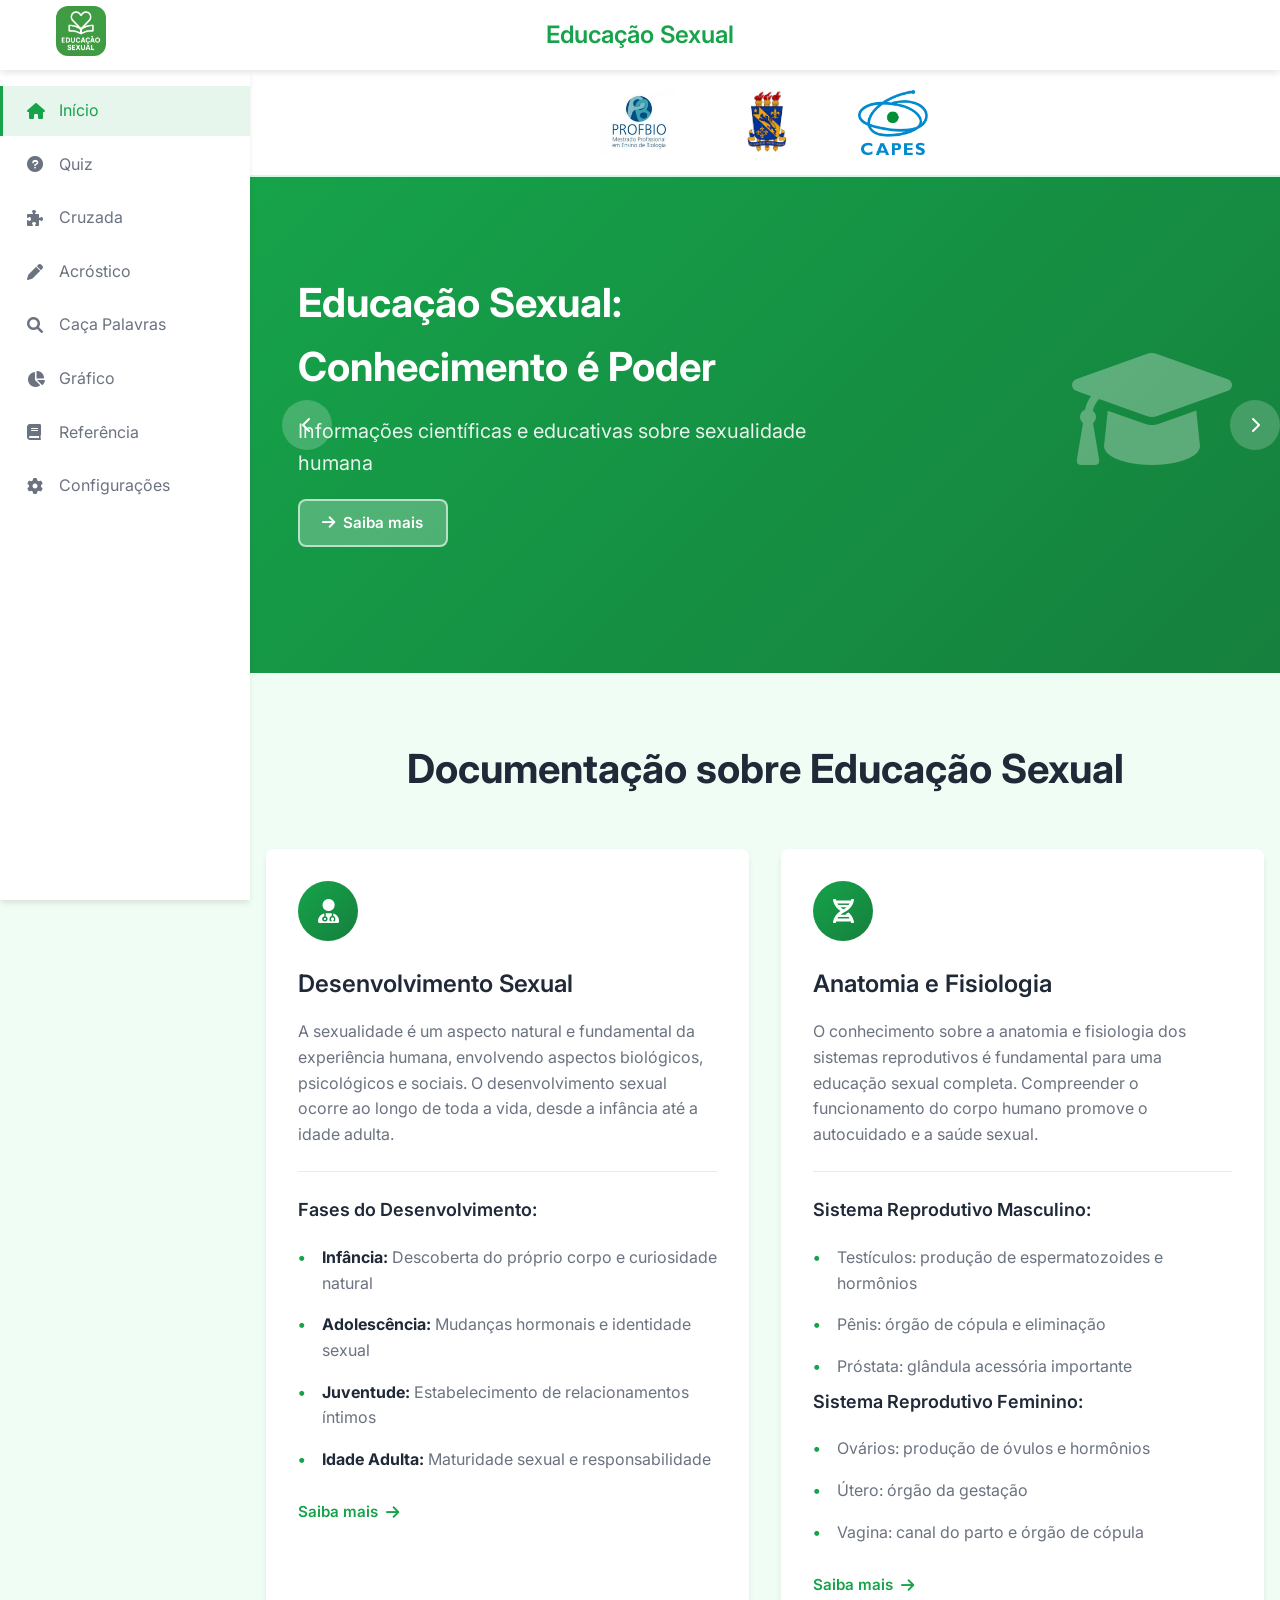
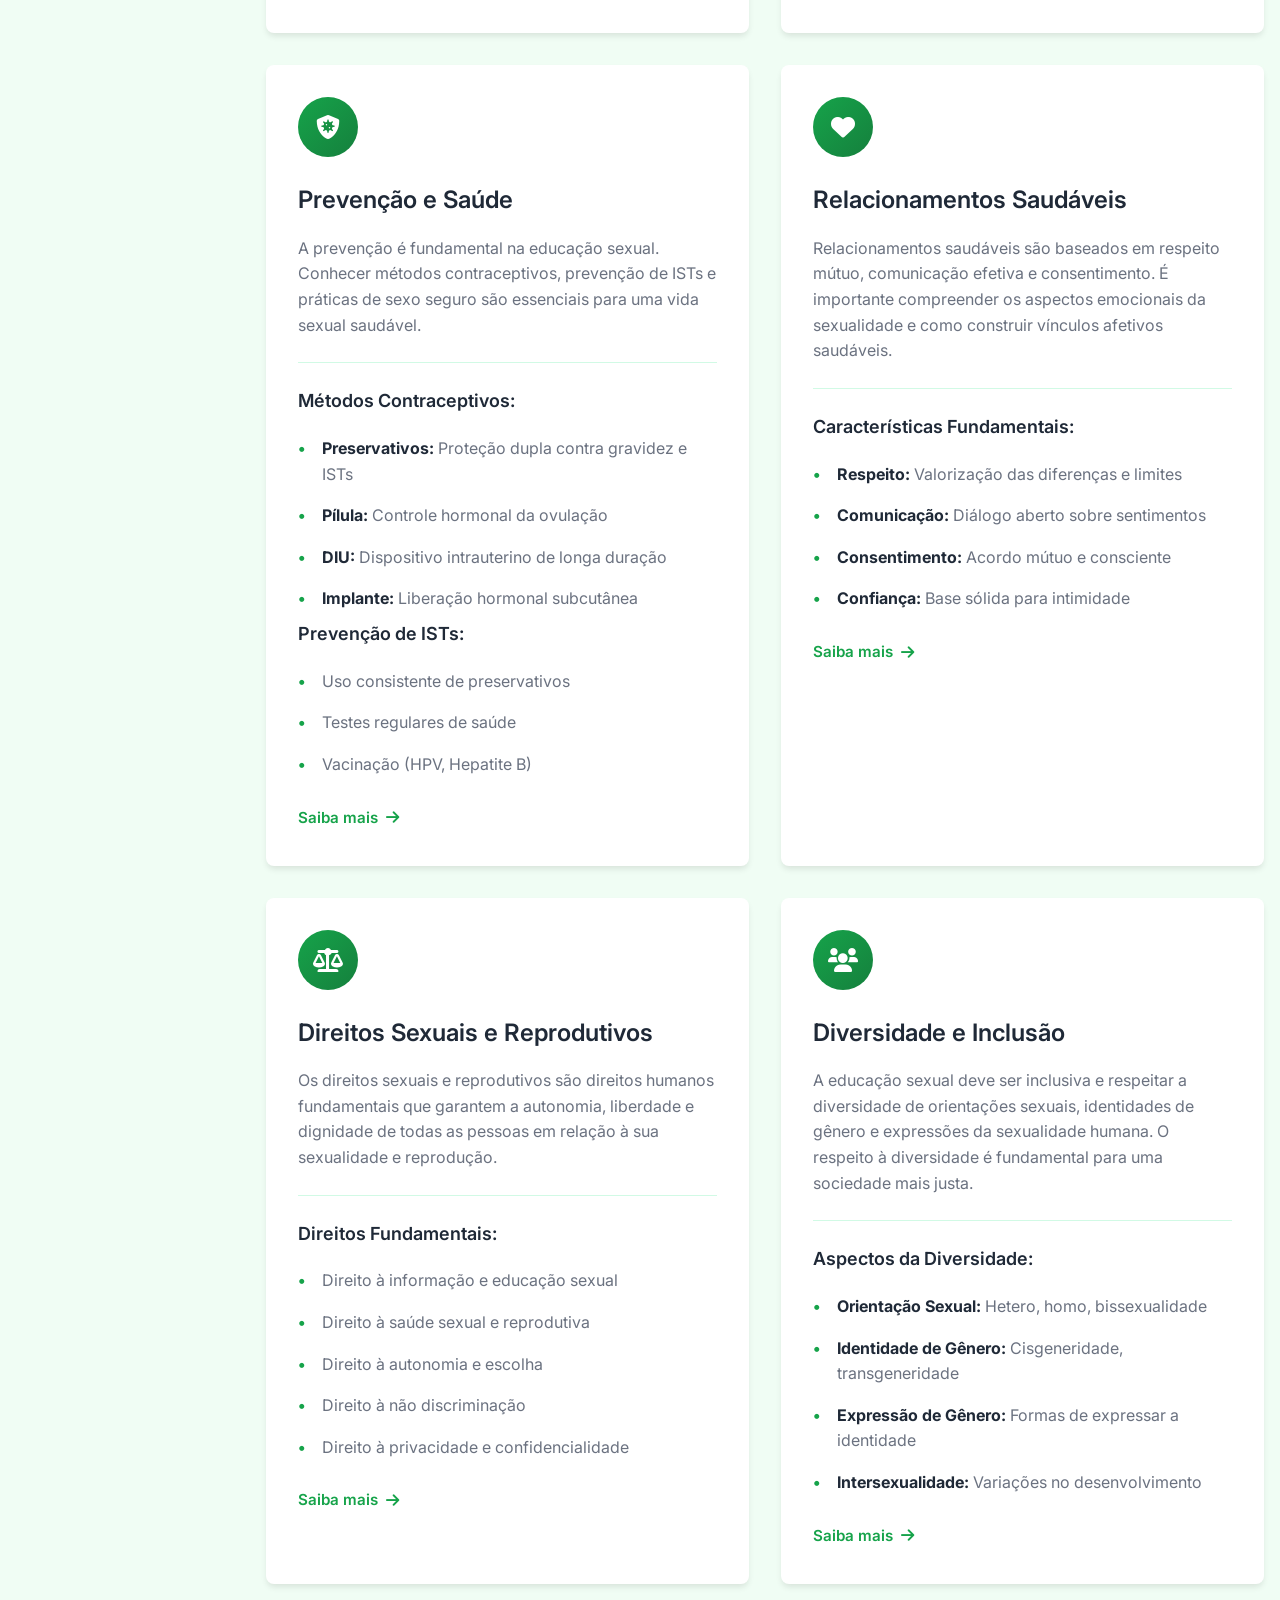
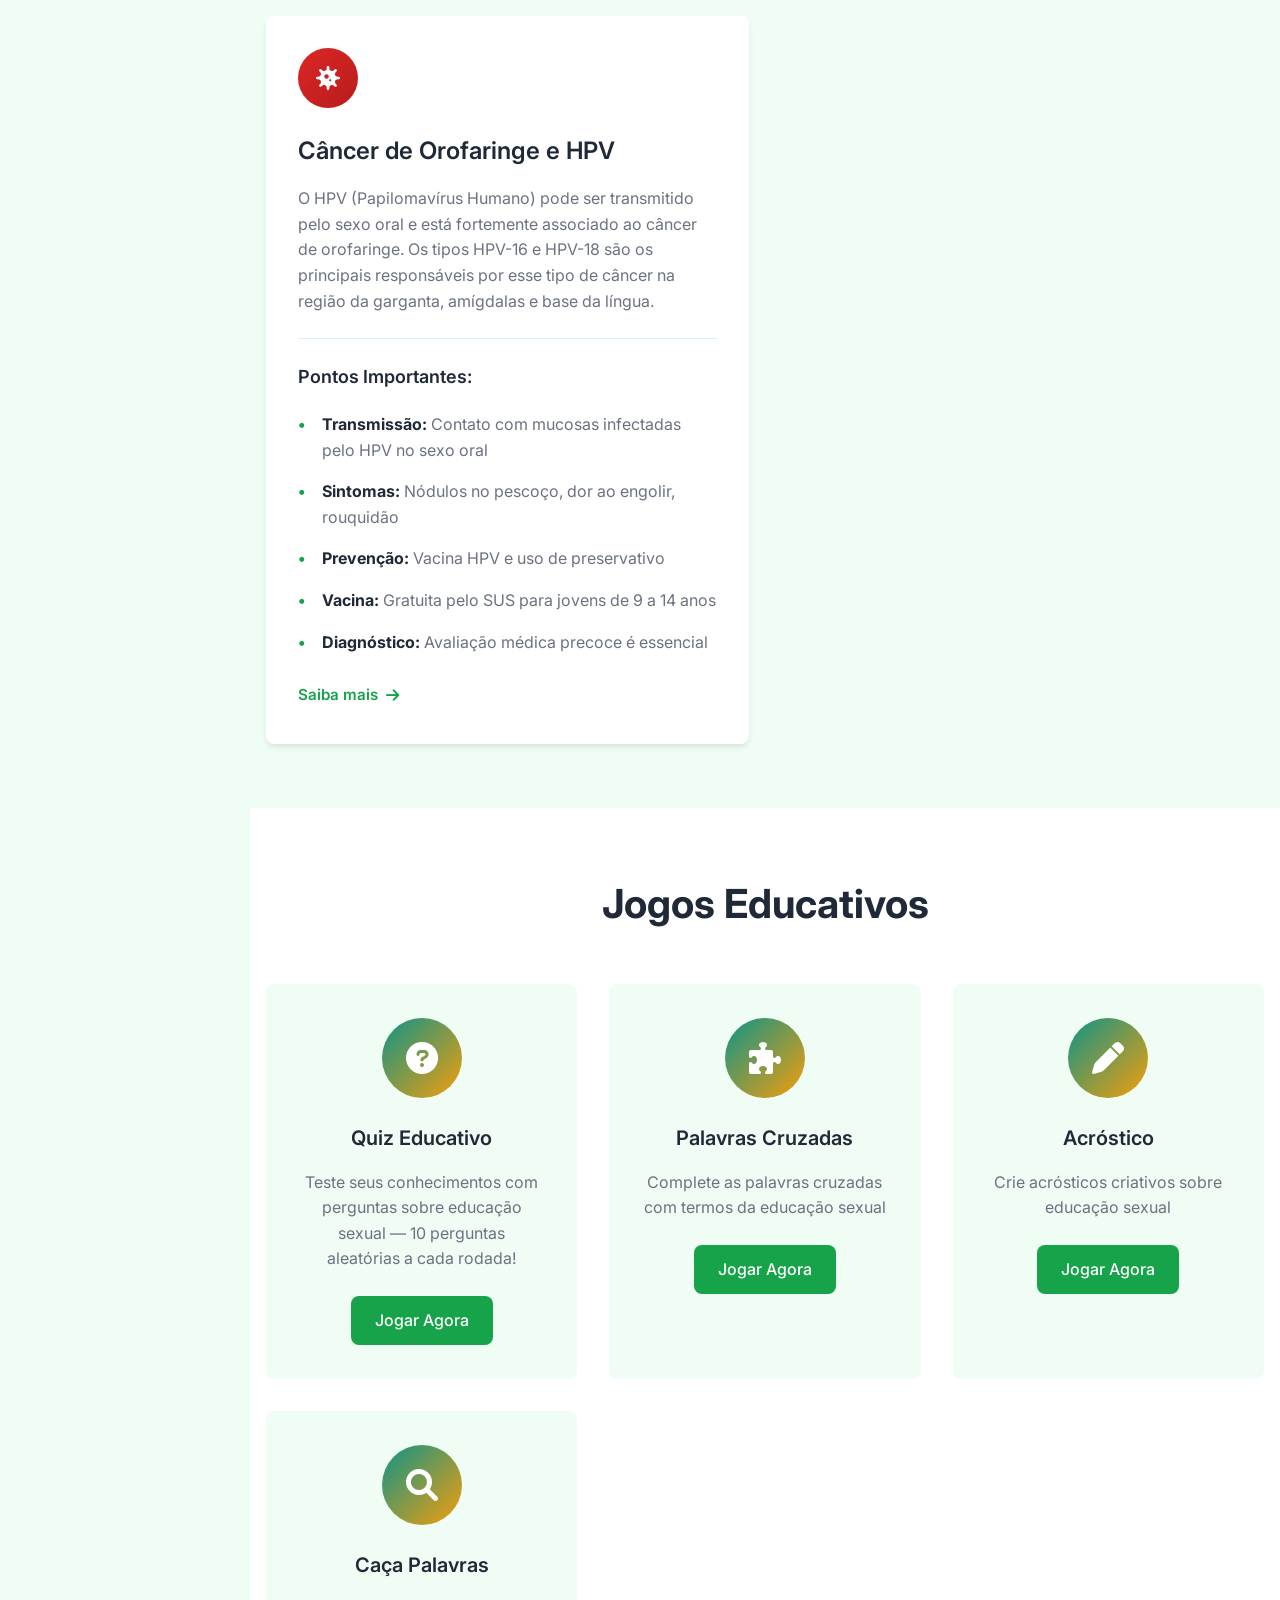
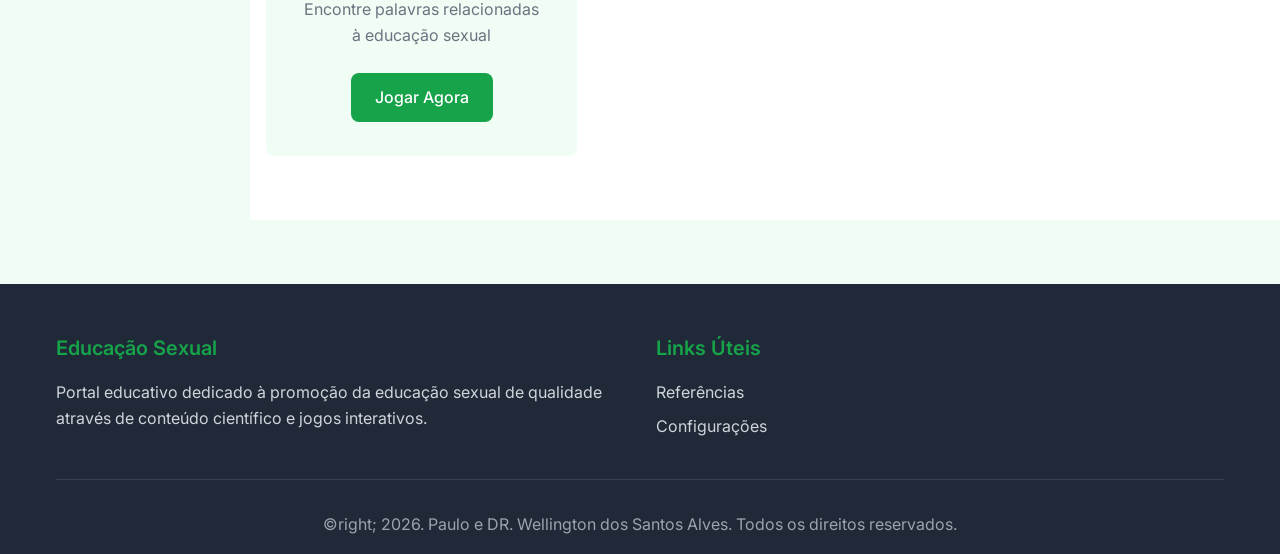
==== commit 0473b3a3: "Update index.html Modificação no direitos reservados" ====
--- a/index.html
+++ b/index.html
@@ -396,7 +396,7 @@
                 </div>
             </div>
             <div class="footer-bottom">
-                <p>&copy; 2024 Educação Sexual Portal. Todos os direitos reservados.</p>
+                <p>&copyright; 2026. Paulo e DR. Wellington dos Santos Alves. Todos os direitos reservados.</p>
             </div>
         </div>
     </footer>
--- a/styles/main.css
+++ b/styles/main.css
@@ -1,14 +1,14 @@
 :root {
-    --primary-color: #15f00d;
-    --primary-dark: #4f46e5;
-    --secondary-color: #f59e0b;
-    --accent-color: #10b981;
-    --background-color: #0ffa36ea;
+    --primary-color: #16a34a;
+    --primary-dark: #15803d;
+    --secondary-color: #0d9488;
+    --accent-color: #4ade80;
+    --background-color: #f0fdf4;
     --surface-color: #ffffff;
     --text-primary: #1f2937;
     --text-secondary: #6b7280;
     --text-light: #9ca3af;
-    --border-color: #e5e7eb;
+    --border-color: #d1fae5;
     --shadow-sm: 0 1px 2px 0 rgba(0, 0, 0, 0.05);
     --shadow-md: 0 4px 6px -1px rgba(0, 0, 0, 0.1);
     --shadow-lg: 0 10px 15px -3px rgba(0, 0, 0, 0.1);
@@ -52,8 +52,10 @@
 }
 
 .nav-logo img {
-    height: 40px;
-    width: auto;
+    height: 50px;
+    width: 50px;
+    object-fit: cover;
+    border-radius: 12px;
 }
 
 .nav-title {
@@ -71,9 +73,19 @@
 .nav-toggle {
     display: none;
     cursor: pointer;
-    padding: 0.5rem;
-    font-size: 1.25rem;
-    color: var(--text-primary);
+    width: 46px;
+    height: 46px;
+    border-radius: 12px;
+    background: var(--primary-color);
+    color: white;
+    font-size: 1.2rem;
+    align-items: center;
+    justify-content: center;
+    flex-shrink: 0;
+    transition: var(--transition);
+}
+.nav-toggle:hover {
+    background: var(--primary-dark);
 }
 
 /* Sidebar */
@@ -113,7 +125,7 @@
 
 .sidebar-menu a:hover,
 .sidebar-menu a.active {
-    background: rgba(99, 102, 241, 0.1);
+    background: rgba(22, 163, 74, 0.1);
     color: var(--primary-color);
     border-left-color: var(--primary-color);
 }
@@ -545,7 +557,7 @@
 input:focus, textarea:focus, select:focus {
     outline: none;
     border-color: var(--primary-color);
-    box-shadow: 0 0 0 3px rgba(99, 102, 241, 0.1);
+    box-shadow: 0 0 0 3px rgba(22, 163, 74, 0.1);
 }
 
 /* Alert and Message Styles */
--- a/styles/responsive.css
+++ b/styles/responsive.css
@@ -33,7 +33,15 @@
 /* Mobile Styles */
 @media (max-width: 768px) {
     .nav-toggle {
-        display: block;
+        display: flex;
+        align-items: center;
+        justify-content: center;
+        width: 46px;
+        height: 46px;
+        border-radius: 12px;
+        background: #16a34a;
+        color: white;
+        font-size: 1.2rem;
     }
     
     .nav-title h1 {
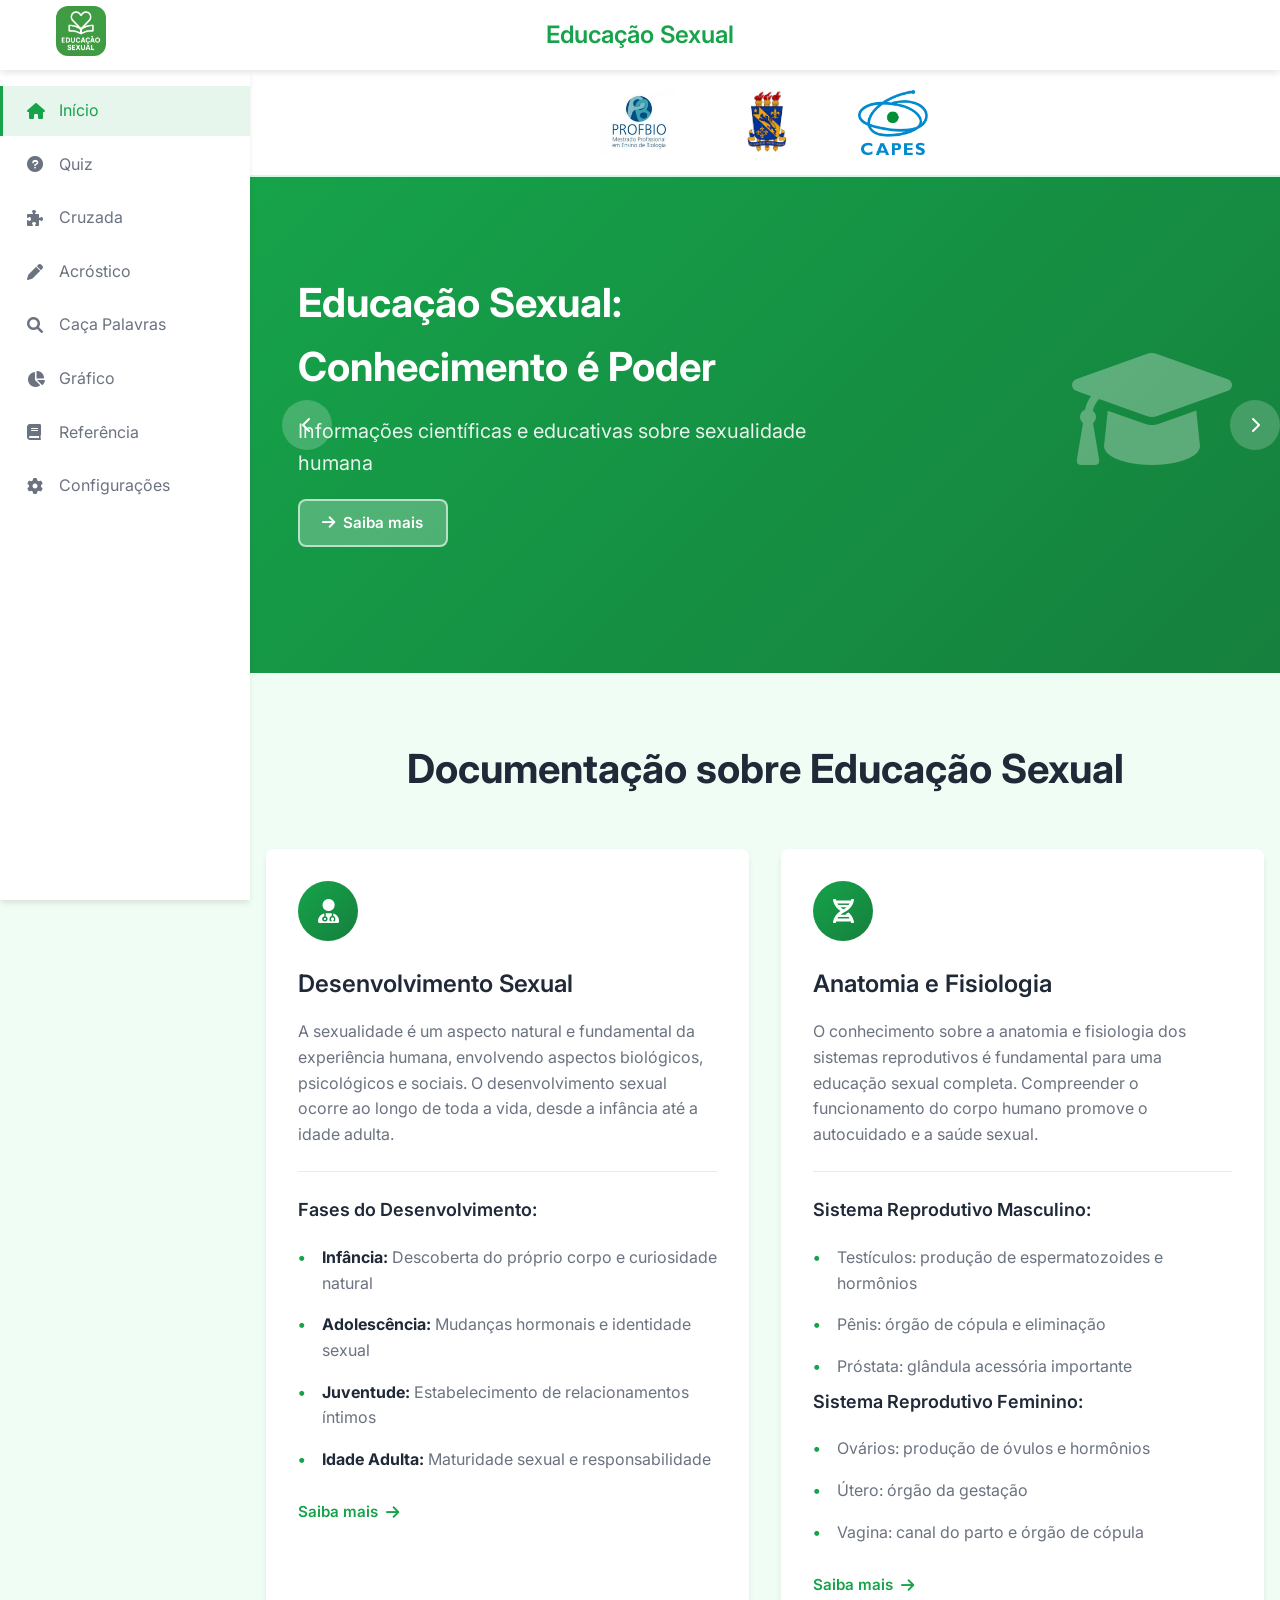
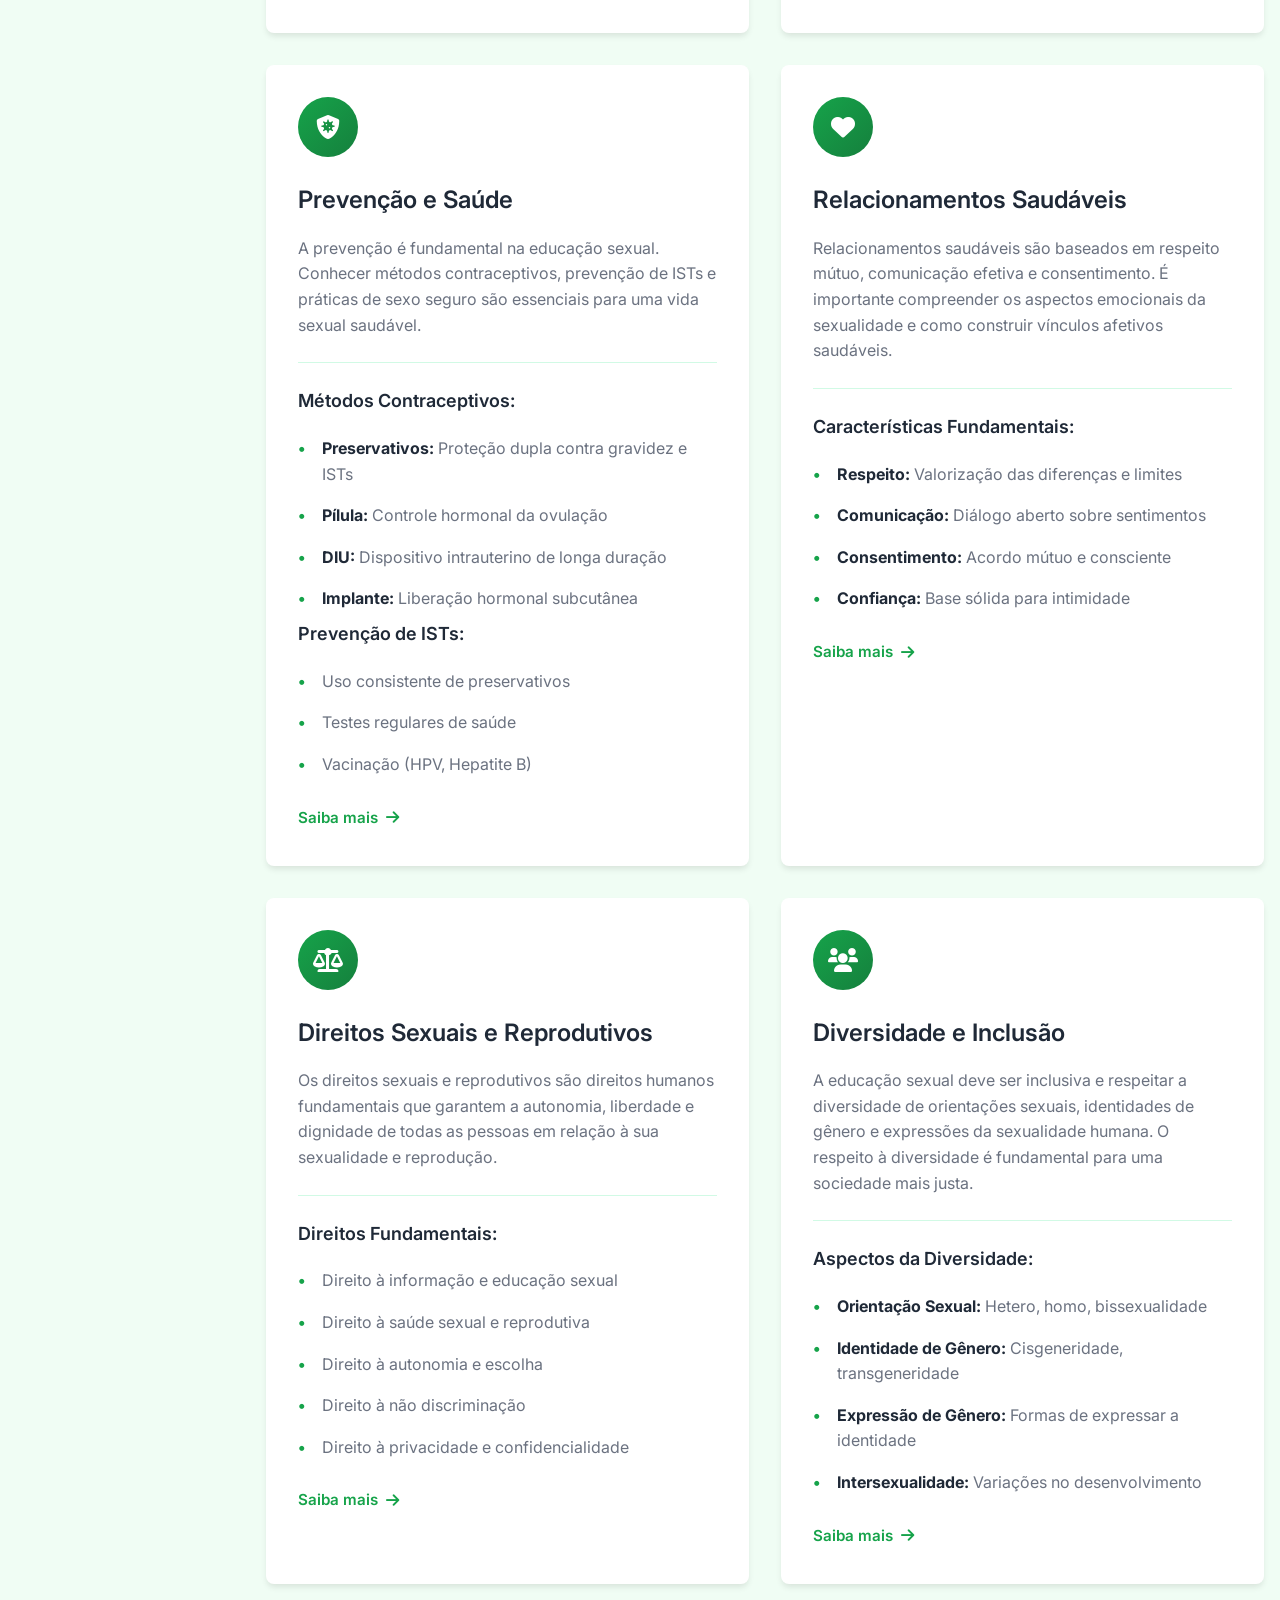
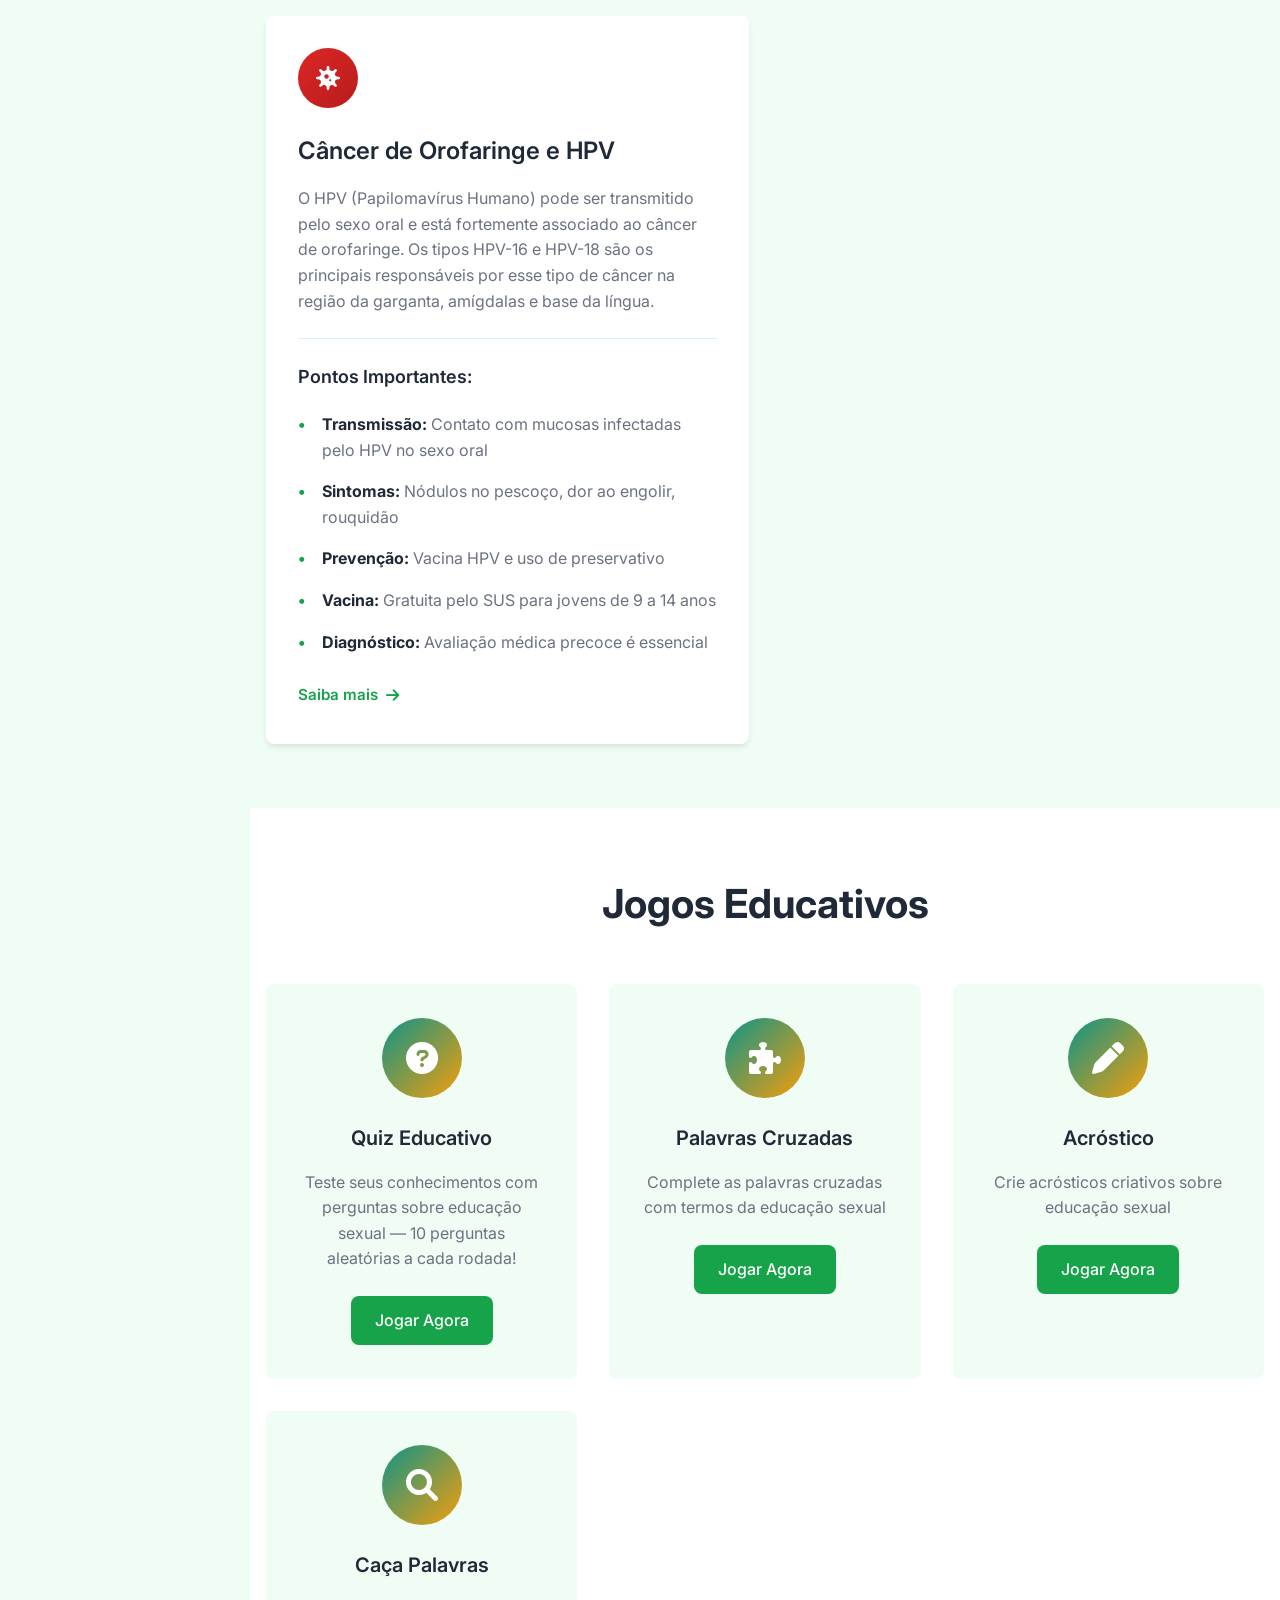
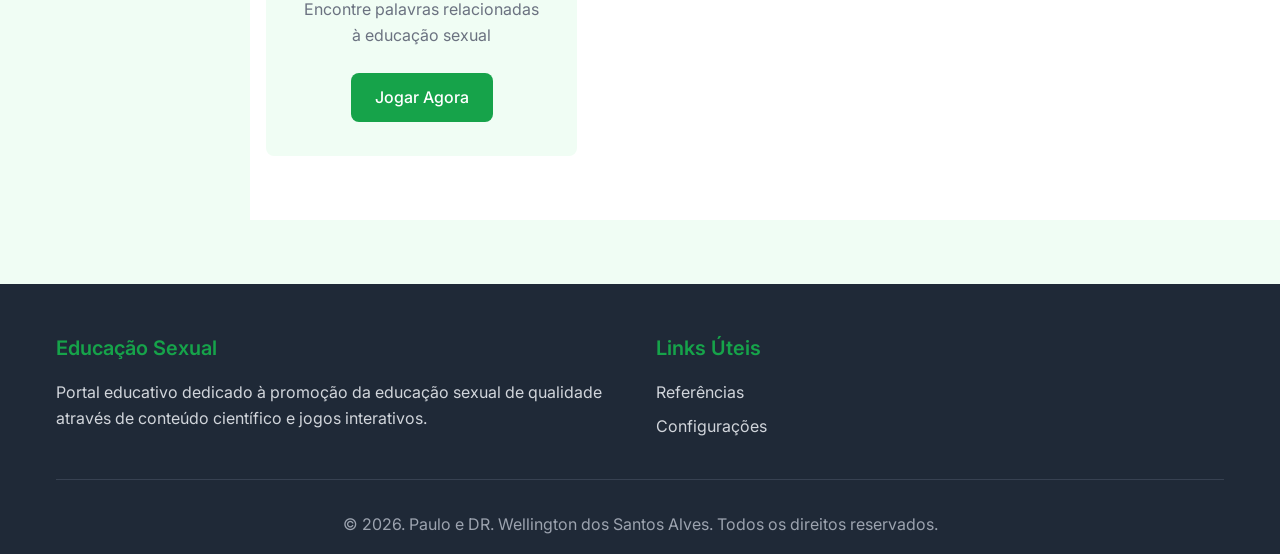
==== commit e3fed79c: "Update index.html" ====
--- a/index.html
+++ b/index.html
@@ -396,7 +396,7 @@
                 </div>
             </div>
             <div class="footer-bottom">
-                <p>&copyright; 2026. Paulo e DR. Wellington dos Santos Alves. Todos os direitos reservados.</p>
+                <p>&copy; 2026. Paulo e DR. Wellington dos Santos Alves. Todos os direitos reservados.</p>
             </div>
         </div>
     </footer>
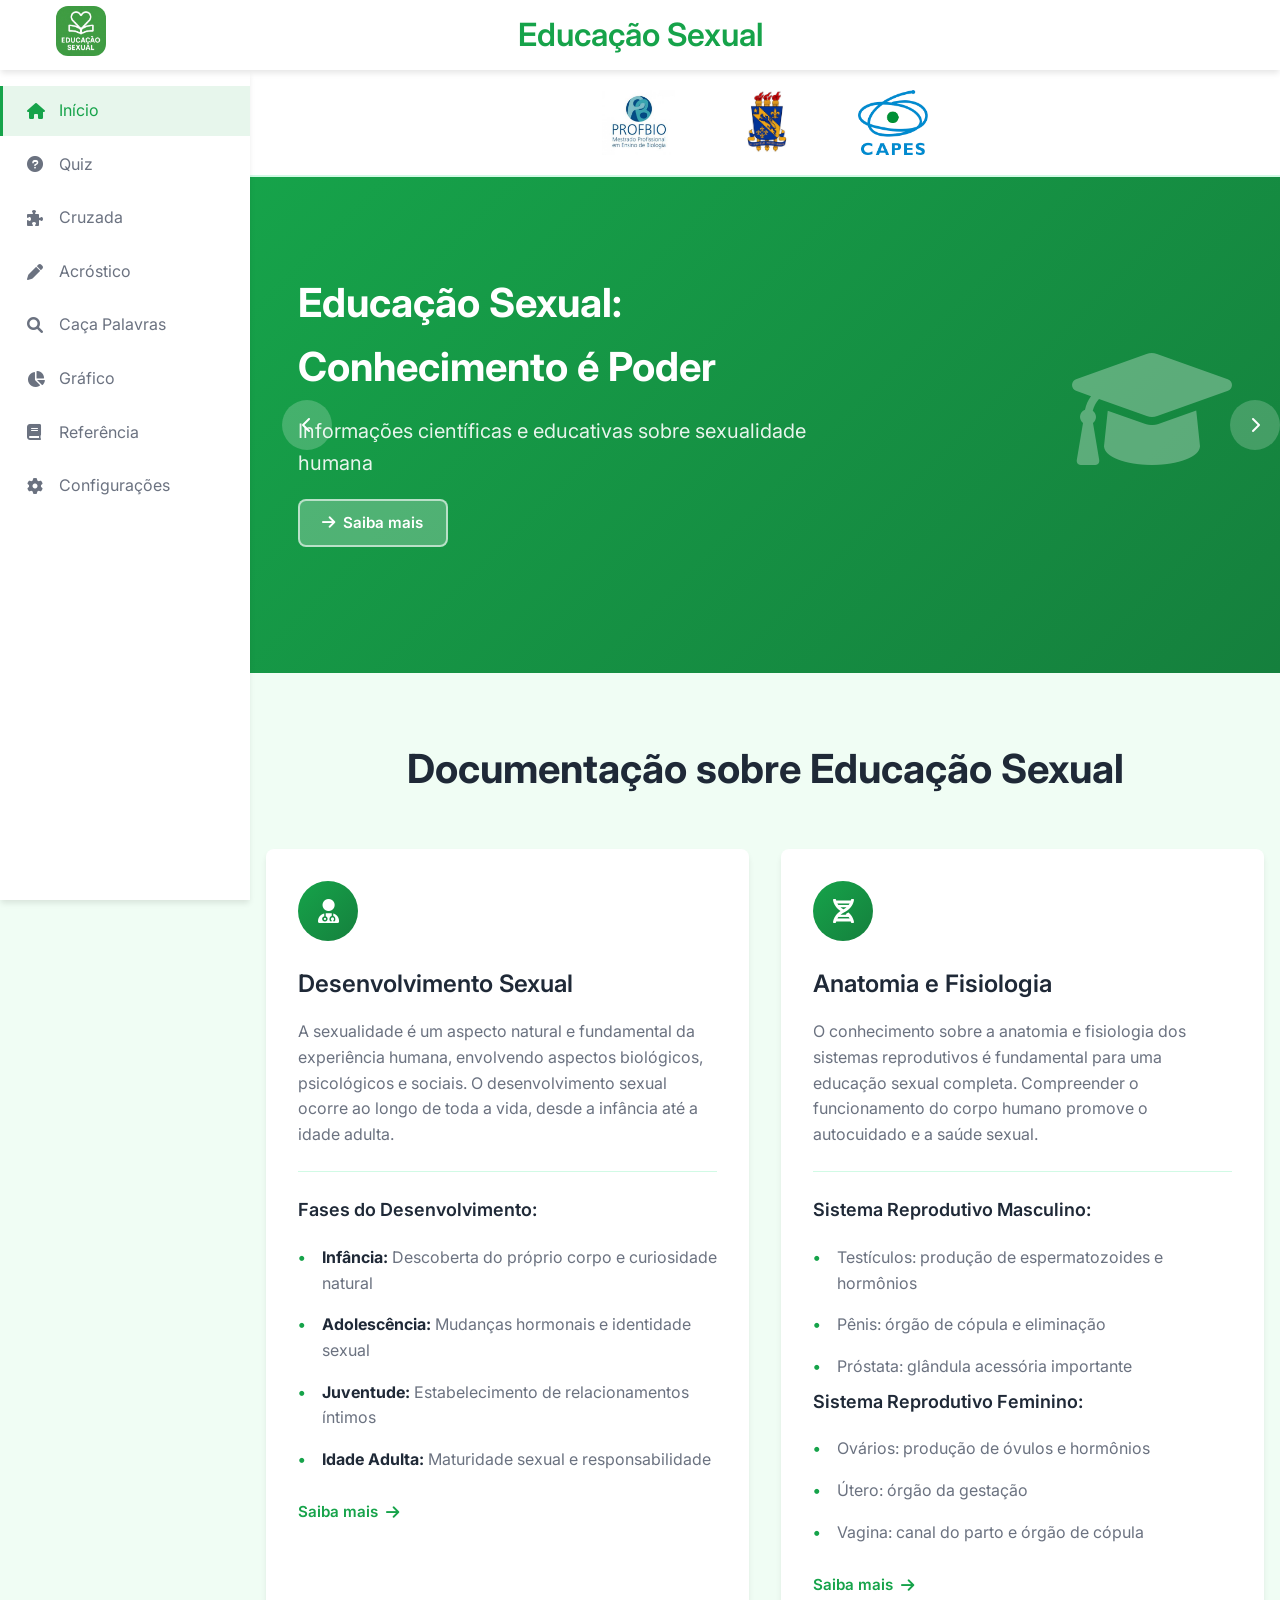
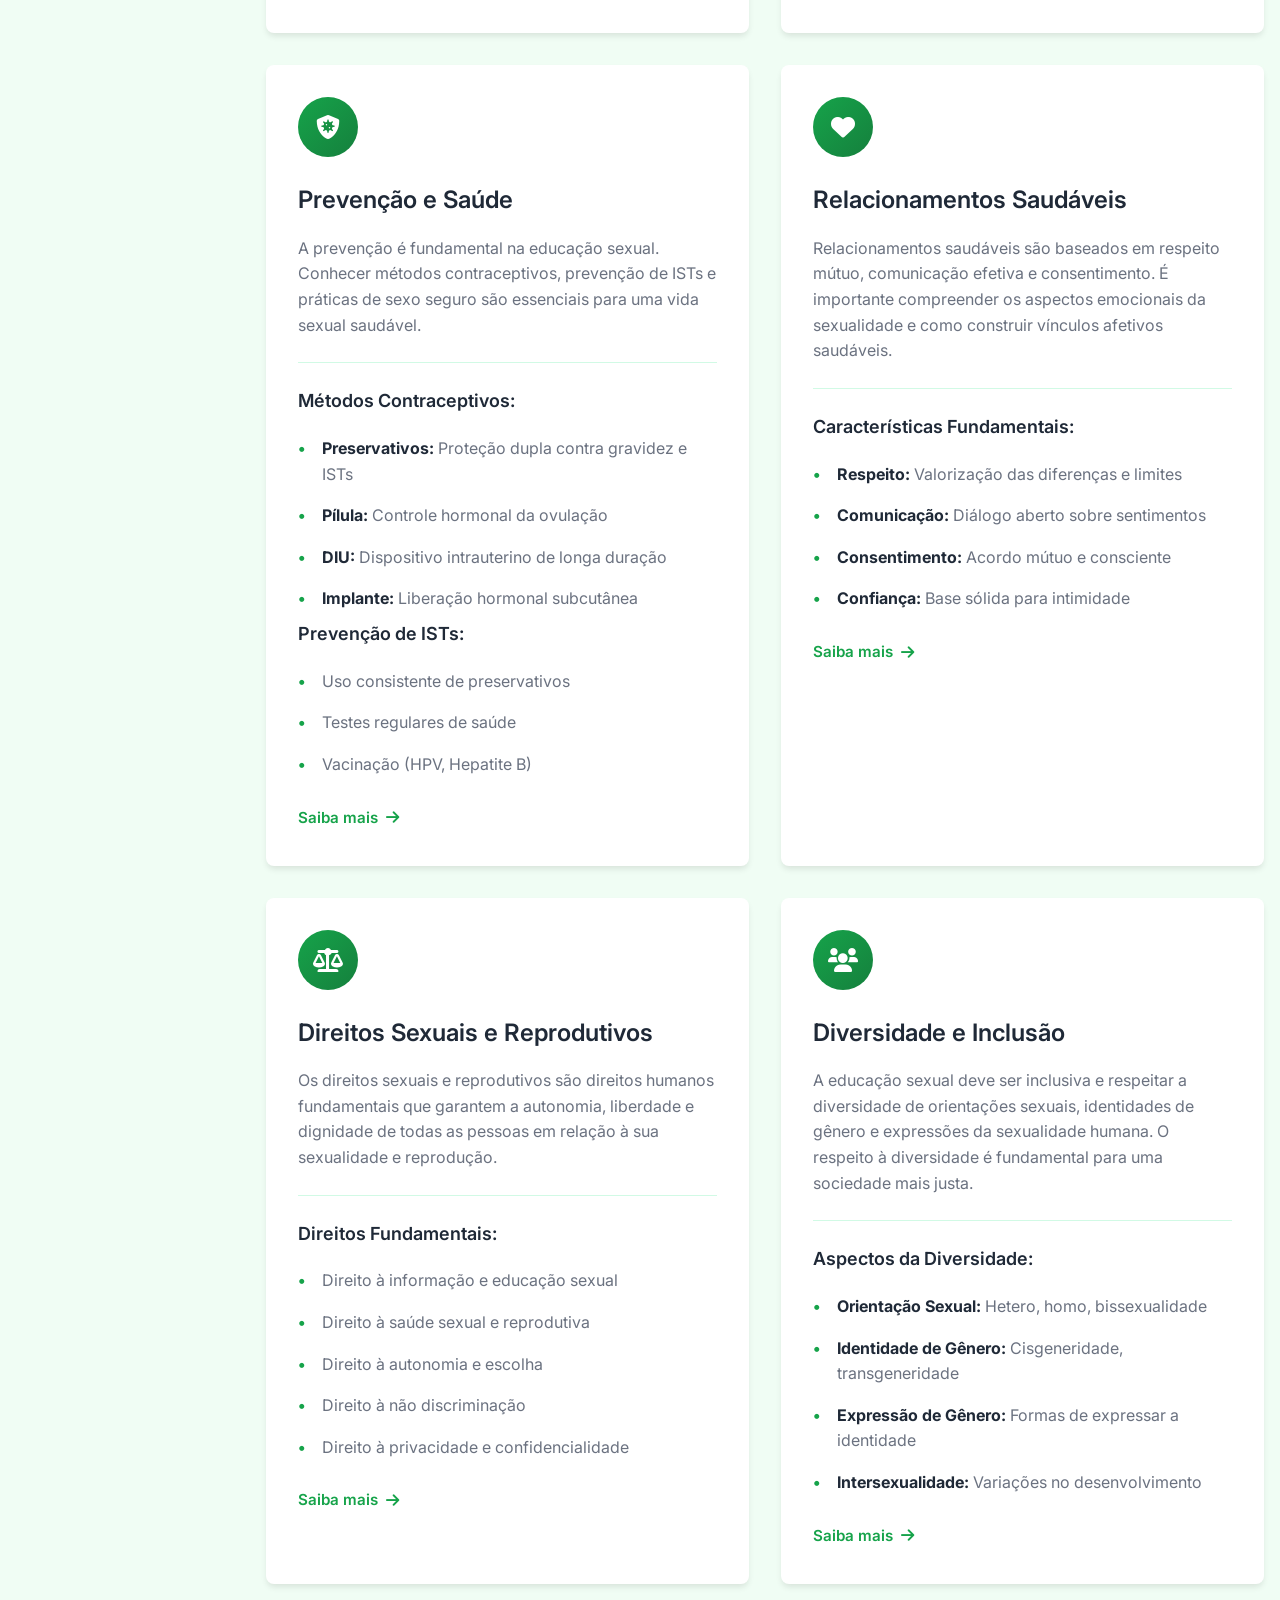
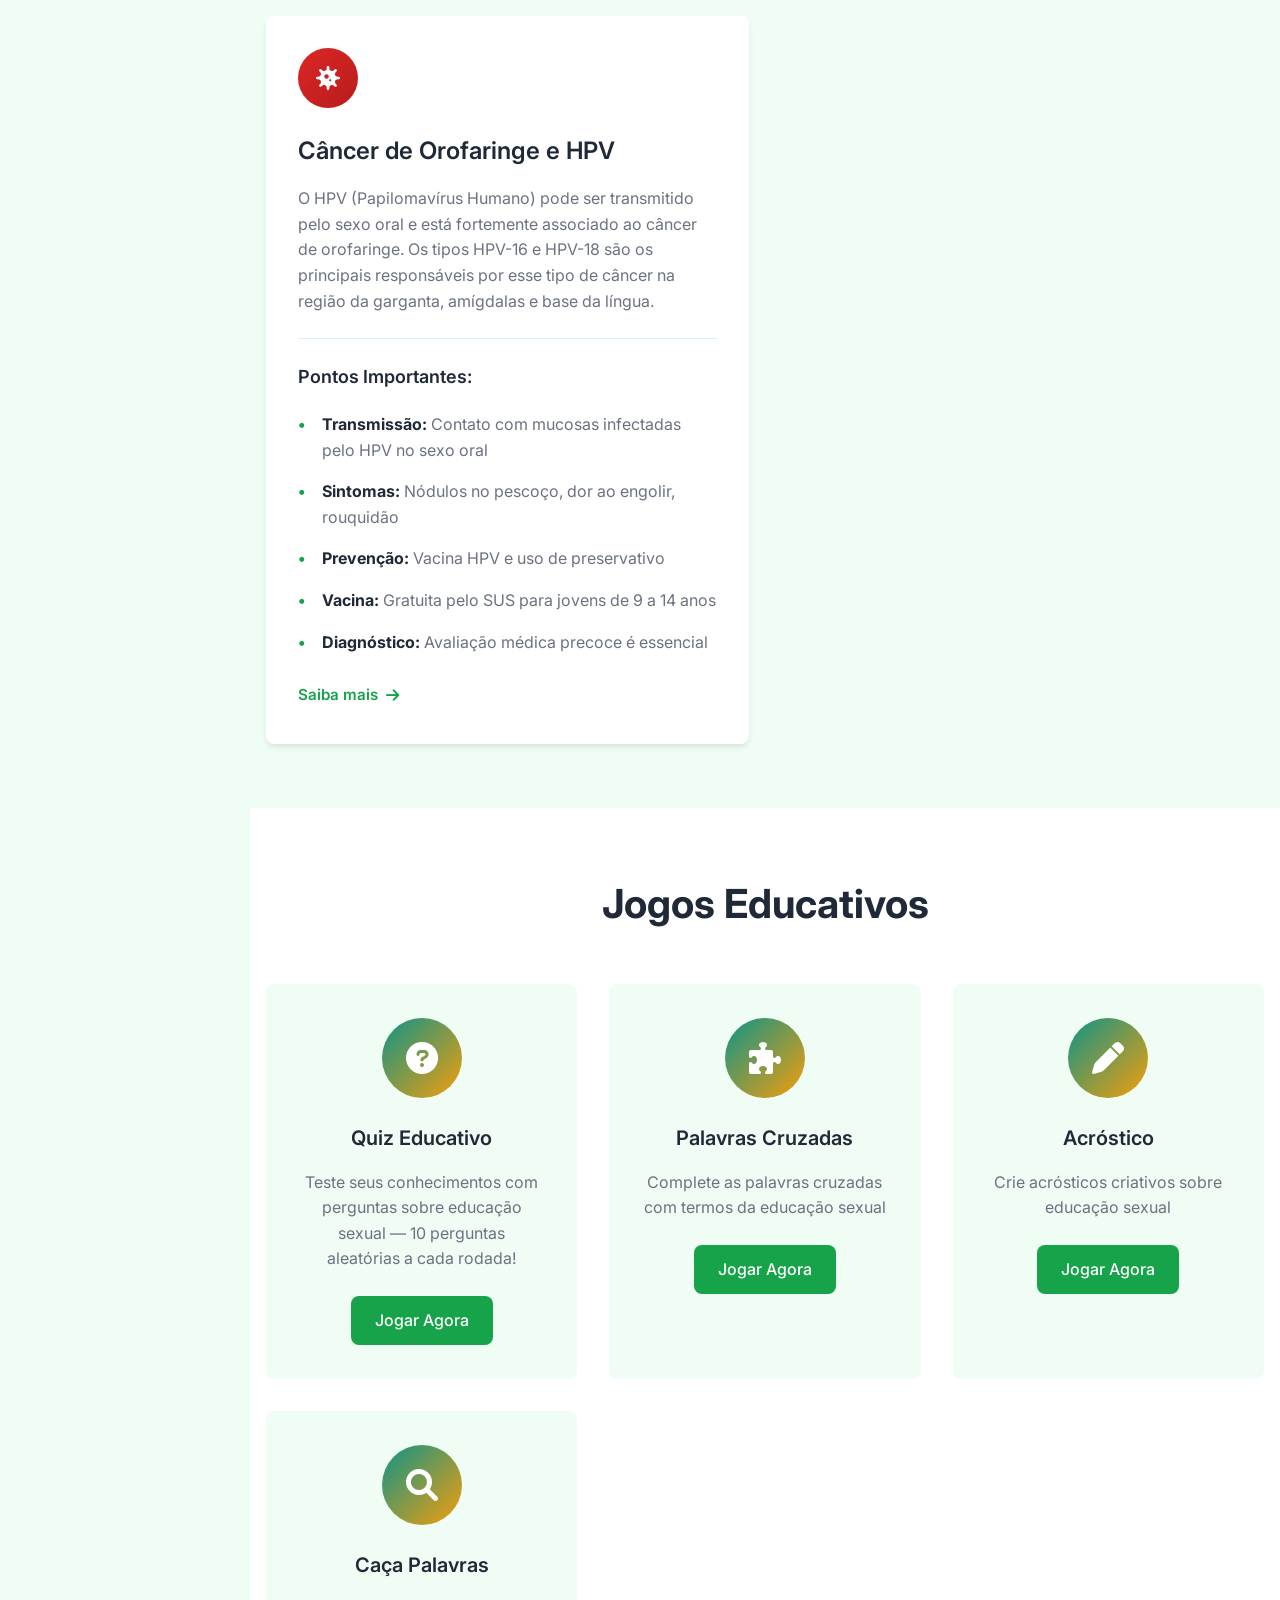
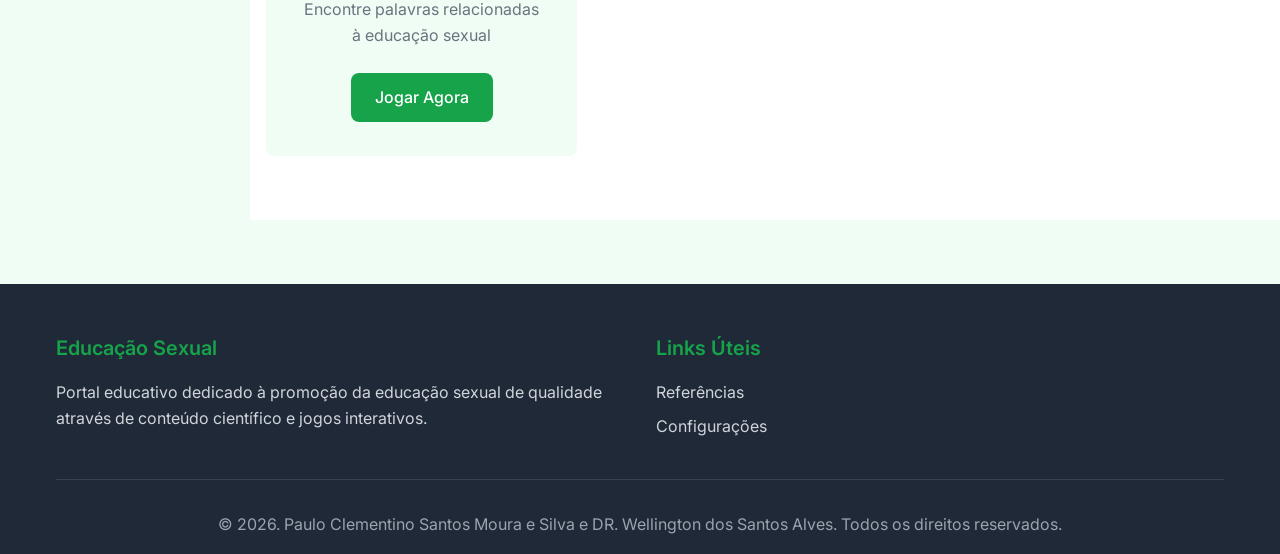
==== commit 70191019: "Update index.html" ====
--- a/index.html
+++ b/index.html
@@ -396,7 +396,7 @@
                 </div>
             </div>
             <div class="footer-bottom">
-                <p>&copy; 2026. Paulo e DR. Wellington dos Santos Alves. Todos os direitos reservados.</p>
+                <p>&copy; 2026. Paulo Clementino Santos Moura e Silva e DR. Wellington dos Santos Alves. Todos os direitos reservados.</p>
             </div>
         </div>
     </footer>
--- a/styles/main.css
+++ b/styles/main.css
@@ -65,7 +65,7 @@
 }
 
 .nav-title h1 {
-    font-size: 1.5rem;
+    font-size: 2rem;
     font-weight: 600;
     color: var(--primary-color);
 }
